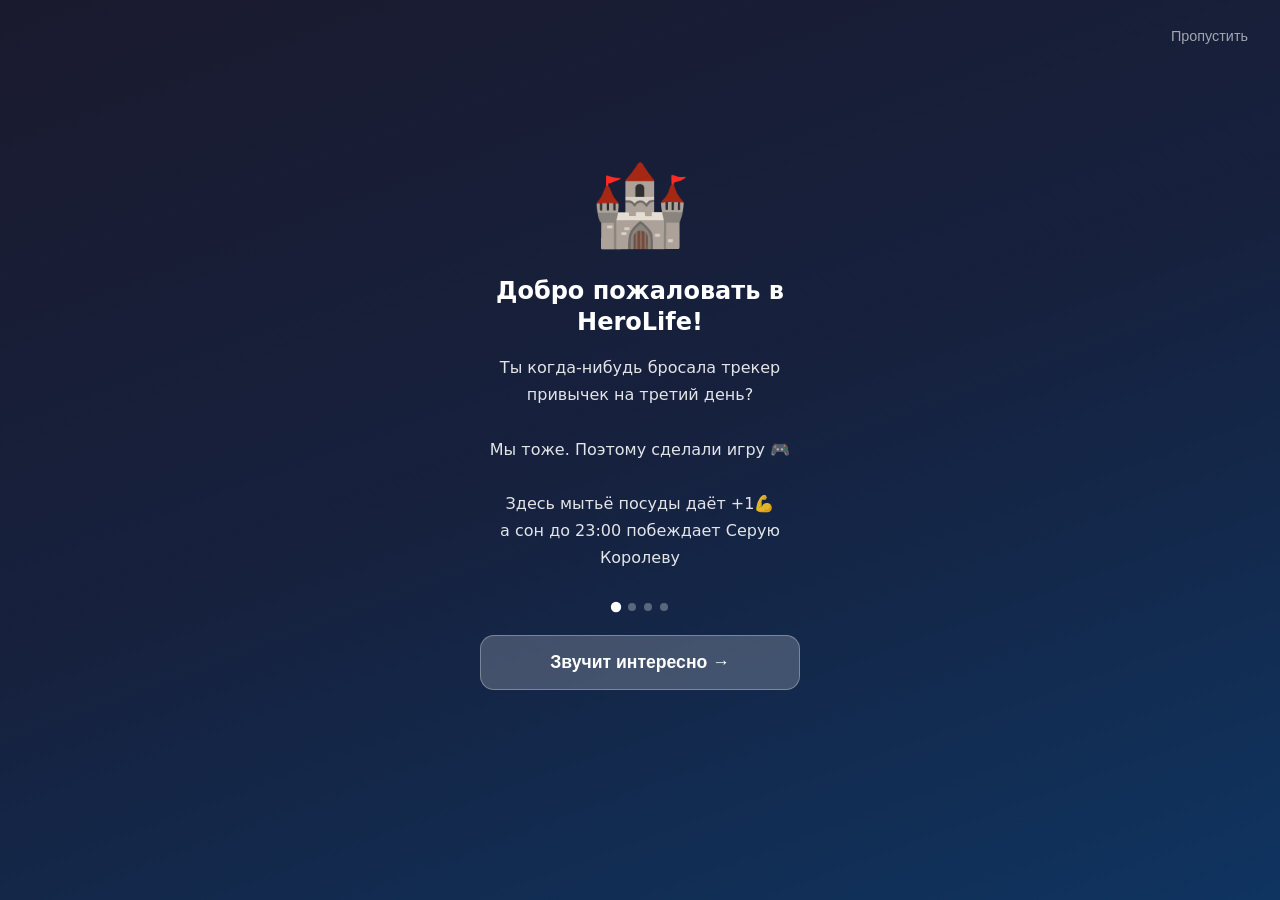
==== index.html @ 7857da61 "style: единый стиль кнопок, убраны лишние полоски" ====
<!DOCTYPE html>
<html lang="ru">
<head>
  <meta charset="UTF-8" />
  <meta name="viewport" content="width=device-width, initial-scale=1.0" />
  <title>⚔️ HeroLife — Прокачай свою жизнь</title>
  <link rel="stylesheet" href="css/style.css" />
</head>
<body>
  <div id="onboardingScreen" class="onboarding-screen">

  <!-- Экран 1 -->
  <div class="onboarding-slide" id="slide1">
    <button class="onboarding-skip" id="onboardingSkip">Пропустить</button>
    <div class="onboarding-emoji">🏰</div>
    <h2 class="onboarding-title">Добро пожаловать в HeroLife!</h2>
    <p class="onboarding-text">
      Ты когда-нибудь бросала трекер привычек на третий день?<br><br>
      Мы тоже. Поэтому сделали игру 🎮<br><br>
      Здесь мытьё посуды даёт +1💪<br>
      а сон до 23:00 побеждает Серую Королеву
    </p>
    <div class="onboarding-dots">
      <span class="onboarding-dot onboarding-dot--active"></span>
      <span class="onboarding-dot"></span>
      <span class="onboarding-dot"></span>
      <span class="onboarding-dot"></span>
    </div>
    <button class="onboarding-btn" id="slide1Btn">Звучит интересно →</button>
  </div>

  <!-- Экран 2 -->
  <div class="onboarding-slide onboarding-slide--hidden" id="slide2">
    <button class="onboarding-skip" id="onboardingSkip2">Пропустить</button>
    <div class="onboarding-emoji">⚔️</div>
    <h2 class="onboarding-title">Выполняй квесты — прокачивай себя</h2>
    <p class="onboarding-text">
      Обычные дела дают реальный результат:<br><br>
      💧 Стакан воды = +1❤️ здоровья <br>
      🚶 Прогулка = +2❤️ +1⚡ энергии<br>
      📖 10 страниц книги = +2🧠 интеллекта<br><br>
      Даже один квест в день —<br>
      это уже победа 💜
	  <br><br>
	  ✨ Созидание 😇 — забота, рост, гармония<br>
	  🔥 Воля 😈  — дисциплина, сила, порядок<br>
	  Оба пути ведут к победе!
    </p>
    <div class="onboarding-dots">
      <span class="onboarding-dot"></span>
      <span class="onboarding-dot onboarding-dot--active"></span>
      <span class="onboarding-dot"></span>
      <span class="onboarding-dot"></span>
    </div>
    <button class="onboarding-btn" id="slide2Btn">Дальше →</button>
  </div>

  <!-- Экран 3 -->
  <div class="onboarding-slide onboarding-slide--hidden" id="slide3">
    <button class="onboarding-skip" id="onboardingSkip3">Пропустить</button>
    <div class="onboarding-emoji">🐱</div>
    <h2 class="onboarding-title">Твой питомец уже ждёт!</h2>
    <p class="onboarding-text">
      Кот, пёс или дракон —<br>
      он растёт вместе с тобой 🐉<br><br>
      Заботишься о себе →<br>
      он становится сильнее<br><br>
      Он никогда не осудит.<br>
      Но будет очень рад тебя видеть 💜
    </p>
    <div class="onboarding-dots">
      <span class="onboarding-dot"></span>
      <span class="onboarding-dot"></span>
      <span class="onboarding-dot onboarding-dot--active"></span>
      <span class="onboarding-dot"></span>
    </div>
    <button class="onboarding-btn" id="slide3Btn">Дальше →</button>
  </div>

  <!-- Экран 4 -->
  <div class="onboarding-slide onboarding-slide--hidden" id="slide4">
    <div class="onboarding-emoji">✨</div>
    <h2 class="onboarding-title">Всё готово!</h2>
    <p class="onboarding-text">
      Твой питомец ждёт.<br>
      Первый квест займёт 2 минуты.<br><br>
      Начнём? 🐾
    </p>
    <div class="onboarding-dots">
      <span class="onboarding-dot"></span>
      <span class="onboarding-dot"></span>
      <span class="onboarding-dot"></span>
      <span class="onboarding-dot onboarding-dot--active"></span>
    </div>
    <button class="onboarding-btn onboarding-btn--final" id="slide4Btn">
      Создать персонажа! 🚀
    </button>
  </div>

  </div>

  <!-- ═══ ОВЕРЛЕИ ═══ -->
  <div id="levelUpOverlay" class="overlay">
    <div class="overlay-inner">
      <div class="overlay-title">🎉 LEVEL UP!</div>
      <div class="overlay-text">Уровень <strong id="levelUpLevel">1</strong></div>
    </div>
  </div>

  <div id="evolutionOverlay" class="overlay overlay--evolution">
    <div class="overlay-inner">
      <div class="overlay-title">✨ ПИТОМЕЦ ЭВОЛЮЦИОНИРОВАЛ! ✨</div>
      <div class="overlay-text" id="evolutionText"></div>
      <button class="overlay-close-btn" id="evolutionClose">Замечательно! ✨</button>
    </div>
  </div>

  <div id="endDayOverlay" class="overlay">
    <div class="overlay-inner">
      <div class="overlay-title">🌙 ИТОГИ ДНЯ</div>
      <div class="overlay-text" id="endDayText"></div>
      <button class="overlay-close-btn" id="endDayClose">Отлично! ✨</button>
    </div>
  </div>

  <!-- ═══ ГЛАВНЫЙ КОНТЕНТ ═══ -->
  <div class="page-wrap">
    <main class="hero-card">

      <!-- ─── ЭКРАН СОЗДАНИЯ ─── -->
      <div id="creationScreen" class="screen screen-active">
        <header class="hero-title">
          <h1>⚔️ <span class="accent">HeroLife</span> — Прокачай свою жизнь</h1>
          <p class="hero-subtitle">Создай героя и <strong>выйди на приключение</strong>.</p>
        </header>

        <section class="form-section">
          <div class="field" id="field-hero-name">
            <label class="field-label" for="heroName"><span>Имя героя</span></label>
            <input id="heroName" class="text-input" type="text" maxlength="24" placeholder="Как зовут героя?" autocomplete="off" />
            <div class="error-text">Введи имя героя.</div>
          </div>

          <div class="field">
            <div class="field-label"><span>Пол</span></div>
            <div class="choice-row" role="radiogroup">
              <button type="button" class="choice-card" data-group="gender" data-value="male"><span class="icon">🧑</span><span class="label">Парень</span></button>
              <button type="button" class="choice-card" data-group="gender" data-value="female"><span class="icon">👩</span><span class="label">Девушка</span></button>
            </div>
          </div>

          <div class="field">
            <div class="field-label"><span>Питомец</span></div>
            <div class="choice-row pet-row" role="radiogroup">
              <button type="button" class="choice-card" data-group="pet" data-value="cat"><span class="icon">🐱</span><span class="label">Кот</span></button>
              <button type="button" class="choice-card" data-group="pet" data-value="dog"><span class="icon">🐶</span><span class="label">Пёс</span></button>
              <button type="button" class="choice-card" data-group="pet" data-value="dragon"><span class="icon">🐲</span><span class="label">Дракон</span></button>
            </div>
            <div class="helper-text">Выбери <strong>верного спутника</strong>.</div>
          </div>

          <div class="field" id="field-pet-name">
            <label class="field-label" for="petName"><span>Имя питомца</span></label>
            <input id="petName" class="text-input" type="text" maxlength="24" placeholder="Как назовёшь?" autocomplete="off" />
            <div class="error-text">Дай имя питомцу.</div>
          </div>
        </section>

        <div class="cta-wrap">
          <button id="startButton" class="cta-button" type="button"><span>⚔️ Начать приключение</span></button>
          <p class="cta-note">Данные сохранятся в <strong>памяти хроник</strong>.</p>
          <div class="ornament-line"><span class="line"></span><span class="gem"></span><span class="line"></span></div>
        </div>
      </div>

      <!-- ─── ЭКРАН ПЕРСОНАЖА ─── -->
      <section id="characterScreen" class="screen screen-hidden screen-hidden-final">
        <article class="character-card" id="characterCard">
          <header class="character-header">
            <div class="character-main">
              <div class="character-avatar" id="charAvatar">🧑</div>
              <div class="character-header-text">
                <div class="character-name-row">
                  <span class="character-name" id="charName">Герой</span>
                  <span id="charCrown"></span>
                  <span class="character-level-label">Ур.</span>
                  <span class="character-level" id="charLevel">1</span>
                  <span id="charStreak"></span>
                </div>
                
              </div>
            </div>
          </header>

          <div class="character-section">
            <!-- ═══ ВКЛАДКА: ГЕРОЙ ═══ -->
            <div class="tab-pane tab-pane--active" id="tabHero">
              <div class="greeting-phrase" id="greetingPhrase"></div>

              <div class="stat-row"><div class="stat-main"><span class="stat-label">Опыт</span><span class="stat-value" id="xpText">0/100</span></div><div class="progress"><div class="progress-fill progress-fill--xp" id="xpBar"></div></div></div>
              <div class="stat-row"><div class="stat-main"><span class="stat-label">❤️ Здоровье</span><span class="stat-value" id="vHP">1/10</span></div><div class="progress"><div class="progress-fill progress-fill--hp" id="bHP"></div></div></div>
              <div class="stat-row"><div class="stat-main"><span class="stat-label">🧠 Интеллект</span><span class="stat-value" id="vINT">1/10</span></div><div class="progress"><div class="progress-fill progress-fill--int" id="bINT"></div></div></div>
              <div class="stat-row"><div class="stat-main"><span class="stat-label">💪 Сила</span><span class="stat-value" id="vSTR">1/10</span></div><div class="progress"><div class="progress-fill progress-fill--str" id="bSTR"></div></div></div>
              <div class="stat-row"><div class="stat-main"><span class="stat-label">✨ Харизма</span><span class="stat-value" id="vCHA">1/10</span></div><div class="progress"><div class="progress-fill progress-fill--cha" id="bCHA"></div></div></div>
              <div class="stat-row"><div class="stat-main"><span class="stat-label">🛡️ Дисциплина</span><span class="stat-value" id="vDISC">1/10</span></div><div class="progress"><div class="progress-fill progress-fill--disc" id="bDISC"></div></div></div>
              <div class="stat-row"><div class="stat-main"><span class="stat-label">⚡ Энергия</span><span class="stat-value" id="vEN">1/10</span></div><div class="progress"><div class="progress-fill progress-fill--energy" id="bEN"></div></div></div>

              <div class="coins-row">💰 Монеты: <strong id="coinsDisplay">0</strong></div>

              <div class="path-scale-wrap" id="pathScaleWrap">
                <span class="path-scale-left" id="pathScaleLeft">😈 0</span>
                <span class="path-scale-mid" id="pathScaleTitle"></span>
                <span class="path-scale-right" id="pathScaleRight">😇 0</span>
              </div>
              <div class="shield-indicator" id="shieldIndicator" style="display:none">🛡️ Щит активен</div>

              <div class="character-divider-title">─── Питомец ───</div>
              <div class="pet-block">
                <div class="pet-evolution-hint" id="petEvolutionHint" style="display:none;"></div>
                <div class="pet-main">
                  <span class="pet-icon" id="petIcon">🐱</span>
                  <div class="pet-name-block">
                    <span class="pet-name" id="petNameD">Питомец</span>
                    <span class="pet-stage-name" id="petStageName"></span>
                    <span class="pet-stage-desc" id="petStageDesc"></span>
                    <span class="pet-stage-bonus" id="petStageBonus"></span>
                  </div>
                  <span id="petFlower"></span>
                  <button class="pet-play-btn" id="petPlayBtn" style="display:none">🎀 Поиграть</button>
                </div>
                <div class="stat-row"><div class="stat-main"><span class="stat-label">Сытость</span><span class="stat-value" id="hungerText">80%</span></div><div class="progress"><div class="progress-fill progress-fill--energy" id="hungerBar"></div></div></div>
                <div class="stat-row"><div class="stat-main"><span class="stat-label" id="moodEmoji">😐 Настроение</span><span class="stat-value" id="moodText">3/10</span></div><div class="progress"><div class="progress-fill progress-fill--pet" id="moodBar"></div></div></div>
                <div class="pet-mood-text" id="moodDesc">Нормально</div>
              </div>

              <div class="debug-section">
                <button class="debug-btn" id="dbgXP">🧪 +90 XP</button>
                <button class="debug-btn" id="dbgCoins">💰 +100 монет</button>
                <button class="debug-btn" id="dbgAngel">😇 +50</button>
                <button class="debug-btn" id="dbgDevil">😈 +50</button>
                <button class="debug-btn" id="dbgDevMode">⚔️ Режим разраба</button>
                <button class="reset-btn" id="dbgReset">🗑️ Сбросить всё</button>
              </div>
            </div>

            <!-- ═══ ВКЛАДКА: КВЕСТЫ ═══ -->
            <div class="tab-pane" id="tabQuests">
            
              <div class="quest-sub-tabs">
                <button type="button" class="quest-sub-tab active" data-subtab="smart">⭐ Сегодня</button>
				<button type="button" class="quest-sub-tab" data-subtab="quests">📜 Все
				</button>
                <button type="button" class="quest-sub-tab" data-subtab="inspiration">✨ Идеи</button>
              </div>

              <!-- Подвкладка: Квесты -->
              <div class="quest-sub-pane quest-sub-pane--active" id="questsSubPane">
                <div id="questsProgressBar" class="quests-progress-bar">
                  <span id="questsProgressText">✅ 0/35 выполнено</span>
                  <button type="button" id="quickEndDayBtn" class="quick-end-day-btn">🌙 Завершить</button>
                </div>
               
                <section class="quests-section">
                  
                  <div class="quests-date" id="questsDate"></div>
                  <div class="quests-hint" id="questsHint">👆 Отмечай привычки!</div>

                  <div class="filter-row" id="questFilterRow">
                    <button type="button" class="filter-btn active" data-filter="all" title="Все квесты">Все</button>
                    <button type="button" class="filter-btn" data-filter="strength" title="Сила">💪</button>
                    <button type="button" class="filter-btn" data-filter="intelligence" title="Интеллект">🧠</button>
                    <button type="button" class="filter-btn" data-filter="health" title="Здоровье">❤️</button>
                    <button type="button" class="filter-btn" data-filter="charisma" title="Харизма">✨</button>
                    <button type="button" class="filter-btn" data-filter="discipline" title="Дисциплина">🛡️</button>
                    <button type="button" class="filter-btn" data-filter="energy" title="Энергия">⚡</button>
                    
                  </div>

                  <div class="character-divider-title">── ✅ Выполни сегодня ──</div>
                  <div class="mystic-advice" id="mysticAdvice" style="display:none;"></div>
                  <div class="quests-list" id="goodQuestsList"></div>
                  <div class="quest-counter" id="questCounter">Выполнено: 0/35</div>

                  <div class="add-custom-quest-block">
				   <div class="quest-bottom-divider"></div>
				   <div class="quest-bottom-btns">
				     <button type="button" id="shuffleSmartBtn" class="add-custom-quest-btn">🔄 Другая подборка</button>
                    <button type="button" class="add-custom-quest-btn" id="addCustomQuestBtn">➕ Добавить свой квест</button>
				   </div>
                    <div class="helper-text" id="customQuestLimitMsg" style="display:none;">Максимум пользовательских квестов: 10/10</div>

                    <div class="add-custom-quest-form" id="customQuestForm" style="display:none; margin-top:10px;">
                      <div class="character-divider-title" style="margin-top:0;">── ➕ Новый квест ──</div>

                      <div class="field" id="customQuestTitleField">
                        <label class="field-label" for="customQuestTitle"><span>Название</span></label>
                        <input id="customQuestTitle" class="text-input" type="text" maxlength="30" placeholder="Название квеста" />
                        <div class="error-text" id="customQuestTitleError">Введите название</div>
                      </div>

                      <div class="field">
                        <label class="field-label" for="customQuestDesc"><span>Описание</span></label>
                        <input id="customQuestDesc" class="text-input" type="text" maxlength="50" placeholder="Например: 30 минут" />
                      </div>

                      <div class="field">
                        <label class="field-label" for="customQuestEmoji"><span>Эмодзи</span></label>
                        <select id="customQuestEmoji" class="text-input">
                          <option value="⭐">⭐</option><option value="🎯">🎯</option><option value="🏋️">🏋️</option>
                          <option value="🧹">🧹</option><option value="💤">💤</option><option value="🎨">🎨</option>
                          <option value="🎵">🎵</option><option value="💻">💻</option><option value="🚶">🚶</option>
                          <option value="📞">📞</option><option value="🍳">🍳</option><option value="💊">💊</option>
                          <option value="✍️">✍️</option><option value="🧠">🧠</option><option value="💡">💡</option>
                        </select>
                      </div>

                      <div class="field">
                        <label class="field-label" for="customQuestDifficulty"><span>Сложность</span></label>
                        <select id="customQuestDifficulty" class="text-input">
                          <option value="easy">🟢 Лёгкая</option>
                          <option value="medium">🟡 Средняя</option>
                          <option value="hard">🔴 Сложная</option>
                        </select>
                      </div>

                      <div class="field">
                        <label class="field-label" for="customQuestAlignment"><span>Выравнивание</span></label>
                        <select id="customQuestAlignment" class="text-input">
                          <option value="neutral">— Нейтральное</option>
                          <option value="angel">😇 Созидание</option>
                          <option value="devil">😈 Воля</option>
                        </select>
                      </div>

                      <div class="field">
                        <label class="field-label" for="customQuestTip"><span>Подсказка (опционально)</span></label>
                        <input id="customQuestTip" class="text-input" type="text" maxlength="80" placeholder="Совет или факт" />
                      </div>

                      <div class="field">
                        <label class="field-label" for="customQuestCoins"><span>Монеты</span></label>
                        <input id="customQuestCoins" class="text-input" type="number" min="5" max="30" value="15" />
                        <div class="helper-text">от 5 до 30</div>
                      </div>

                      <div class="field">
                        <label class="field-label" for="customQuestStat1"><span>Стат 1</span></label>
                        <select id="customQuestStat1" class="text-input">
                          <option value="health">❤️ Здоровье</option>
                          <option value="intelligence">🧠 Интеллект</option>
                          <option value="strength">💪 Сила</option>
                          <option value="charisma">✨ Харизма</option>
                          <option value="discipline">🛡️ Дисциплина</option>
                          <option value="energy">⚡ Энергия</option>
                        </select>
                        <input id="customQuestBonus1" class="text-input" type="number" min="1" max="5" value="2" style="width:60px; margin-top:4px;" />
                        <span class="helper-text" style="display:inline;"> от 1 до 5</span>
                      </div>

                      <div class="field">
                        <label class="field-label" for="customQuestStat2"><span>Стат 2</span></label>
                        <select id="customQuestStat2" class="text-input">
                          <option value="">— нет —</option>
                          <option value="health">❤️ Здоровье</option>
                          <option value="intelligence">🧠 Интеллект</option>
                          <option value="strength">💪 Сила</option>
                          <option value="charisma">✨ Харизма</option>
                          <option value="discipline">🛡️ Дисциплина</option>
                          <option value="energy">⚡ Энергия</option>
                        </select>
                        <input id="customQuestBonus2" class="text-input" type="number" min="1" max="5" value="2" style="width:60px; margin-top:4px;" />
                        <span class="helper-text" style="display:inline;"> от 1 до 5</span>
                      </div>

                      <div class="cta-wrap" style="margin-top:10px;">
                        <button type="button" class="cta-button" id="customQuestAddBtn"><span>Добавить</span></button>
                        <button type="button" class="reset-btn" id="customQuestCancelBtn"><span>Отмена</span></button>
                      </div>
                    </div>
                  </div>
                </section>

                <div class="end-day-wrap">
                  <button class="end-day-btn" id="endDayBtn">🌙 Завершить день</button>
                  <div class="end-day-note" id="endDayNote"></div>
                </div>
              </div>

              <!-- Подвкладка: Вдохновение -->
              <div class="quest-sub-pane" id="inspirationSubPane">
                <div class="inspiration-section">
                  <div class="inspiration-title">✨ Вдохновение дня</div>
                  <div class="inspiration-daily-card" id="inspirationDailyCard"></div>
                  <div class="inspiration-categories" id="inspirationCategories"></div>
                  <div class="inspiration-category-view" id="inspirationCategoryView" style="display:none;">
                    <button type="button" class="inspiration-back-btn" id="inspirationBackBtn">← Назад</button>
                    <div class="inspiration-cards-grid" id="inspirationCardsGrid"></div>
                  </div>
                  <div class="inspiration-card-detail" id="inspirationCardDetail" style="display:none;">
                    <button type="button" class="inspiration-back-btn" id="inspirationDetailBackBtn">← Назад</button>
                    <div class="inspiration-detail-content" id="inspirationDetailContent"></div>
                  </div>
                </div>
              </div>
            </div>

            <!-- ═══ ВКЛАДКА: МАГАЗИН ═══ -->
            <div class="tab-pane" id="tabShop">
              <section class="shop-section">
                <div class="shop-title"><span>🛒</span><span id="shopTitleText">Магазин</span></div>
                <div class="shop-sub-tabs">
                  <button type="button" class="shop-sub-tab shop-sub-tab--active" data-shop-tab="coins">💰 Монеты</button>
                  <button type="button" class="shop-sub-tab" data-shop-tab="angel">😇 Созидание</button>
                  <button type="button" class="shop-sub-tab" data-shop-tab="devil">😈 Воля</button>
                </div>
                <div class="shop-closed-text" id="shopClosedText" style="display:none;">🌙 Магазин закрыт до завтра</div>
                <div class="shop-list" id="shopList"></div>
              </section>
            </div>

            <!-- ═══ ВКЛАДКА: СТАТИСТИКА ═══ -->
            <div class="tab-pane" id="tabStats">
              <section class="stats-section">
                <div class="stats-title"><span>📊</span><span>Статистика</span></div>
                <div class="stats-streak" id="statsStreak"></div>
                <div class="stats-calendar-wrap">
                  <div class="stats-calendar-month-nav">
                    <button type="button" class="stats-calendar-arrow" id="statsMonthPrev">◀</button>
                    <div class="stats-calendar-month" id="statsCalendarMonth"></div>
                    <button type="button" class="stats-calendar-arrow" id="statsMonthNext">▶</button>
                  </div>
                  <div class="stats-calendar-headers" id="statsCalendarHeaders">
                    <span>Пн</span><span>Вт</span><span>Ср</span><span>Чт</span><span>Пт</span><span>Сб</span><span>Вс</span>
                  </div>
                  <div class="stats-calendar-grid" id="statsCalendar"></div>
                </div>
                <div class="stats-totals">
                  <div id="statsTotalDays">📅 Всего дней: 0</div>
                  <div id="statsTotalQuests">✅ Всего квестов: 0</div>
                  <div id="statsTotalCoins">💰 Всего заработано: 0</div>
                </div>
              </section>
            </div>

            <!-- ═══ ВКЛАДКА: КАРТА КОРОЛЕВСТВА ═══ -->
            <div class="tab-pane" id="tabMap">
              <h2>⚔️ Карта королевства</h2>
              <div id="bossDisclaimer">Боссы — метафоры обычных трудностей. Если проблема серьёзна — поговори со специалистом. Это не слабость, а мудрость 💜</div>
              <div id="bossList"></div>
              <div id="bossDetail" style="display:none;"></div>
            </div>

          </div>
        </article>
      </section>

    </main>
  </div>

  <!-- ═══ НАВИГАЦИЯ ═══ -->
  <nav class="bottom-nav">
    <div class="bottom-nav-inner">
      <button type="button" class="bottom-nav-item bottom-nav-item--active" data-tab="hero" title="Персонаж">
        <div class="bottom-nav-icon">🏠</div>
        <div class="bottom-nav-label">Герой</div>
      </button>
      <button type="button" class="bottom-nav-item" data-tab="quests" title="Квесты">
        <div class="bottom-nav-icon">⚔️</div>
        <div class="bottom-nav-label">Квесты</div>
      </button>
      <button type="button" class="bottom-nav-item" data-tab="shop" title="Магазин">
        <div class="bottom-nav-icon">🛒</div>
        <div class="bottom-nav-label">Магазин</div>
      </button>
      <button type="button" class="bottom-nav-item" data-tab="stats" title="Статистика">
        <div class="bottom-nav-icon">📊</div>
        <div class="bottom-nav-label">Стата</div>
      </button>
      <button type="button" class="bottom-nav-item" data-tab="map" title="Карта">
        <div class="bottom-nav-icon">🗺️</div>
        <div class="bottom-nav-label">Карта</div>
      </button>
    </div>
  </nav>

  <div id="floatingEndDay" class="floating-end-day">
    <button type="button" id="floatingEndDayBtn" class="floating-end-day-btn">
      <span class="flo-left">🌙 Завершить день</span>
      <span class="flo-right" id="floatingEndDayCounter">0 выполнено</span>
    </button>
  </div>

  <!-- ═══ ПОДКЛЮЧЕНИЕ JS (порядок важен!) ═══ -->
  <script src="js/data.js"></script>
  <script src="js/pet.js"></script>
  <script src="js/inspiration.js"></script>
  <script src="js/shop.js"></script>
  <script src="js/stats.js"></script>
  <script src="js/bosses.js"></script>
  <script src="js/app.js"></script>
</body>
</html>
---- css/style.css ----
:root {
  --bg-main: #1a1a2e;
  --accent: #e6c200;
  --accent-soft: rgba(230, 194, 0, 0.2);
  --text-main: #f7f7ff;
  --text-muted: #b5b5d6;
  --error: #ff4b5c;
  --border-radius-lg: 18px;
  --border-radius-md: 12px;
  --transition-fast: 0.18s ease-out;
}
* { box-sizing: border-box; margin: 0; padding: 0; }
body {
  font-family: system-ui, -apple-system, sans-serif;
  background: radial-gradient(circle at top, #283049 0, #0f1020 40%, #050510 100%);
  color: var(--text-main);
  min-height: 100vh;
  padding: 30px 20px 70px;
}
.page-wrap { width: 100%; max-width: 520px; margin: 0 auto; }
.hero-card {
  position: relative;
  background: linear-gradient(145deg, rgba(255,255,255,0.03), rgba(0,0,0,0.5));
  border-radius: var(--border-radius-lg);
  padding: 26px 22px 24px;
  box-shadow: 0 18px 45px rgba(0,0,0,0.65);
  border: 1px solid rgba(230,194,0,0.35);
  overflow: hidden;
}
.hero-card::before {
  content: ""; position: absolute; inset: -40%;
  background: radial-gradient(circle at top left, rgba(230,194,0,0.16), transparent 55%),
    radial-gradient(circle at bottom right, rgba(88,101,242,0.13), transparent 55%);
  opacity: 0.75; pointer-events: none; z-index: -1;
}
.hero-title { text-align: center; margin-bottom: 18px; }
.hero-title h1 { font-size: clamp(1.4rem, 4vw, 1.8rem); letter-spacing: 0.03em; }
.accent { color: var(--accent); }
.hero-subtitle { margin-top: 6px; font-size: 0.9rem; color: var(--text-muted); }
.hero-subtitle strong { color: var(--accent); }
.form-section { margin-top: 14px; display: grid; gap: 14px; }
.field { display: flex; flex-direction: column; gap: 6px; }
.field-label { font-size: 0.88rem; text-transform: uppercase; letter-spacing: 0.08em; color: var(--text-muted); }
.field-label span { color: var(--accent); }
.text-input {
  width: 100%; border-radius: var(--border-radius-md);
  border: 1px solid rgba(255,255,255,0.08);
  background: rgba(5,6,25,0.8); color: var(--text-main);
  padding: 11px 12px; font-size: 0.95rem; outline: none;
  transition: border-color var(--transition-fast), box-shadow var(--transition-fast);
}
.text-input::placeholder { color: rgba(181,181,214,0.7); }
.text-input:focus {
  border-color: var(--accent);
  box-shadow: 0 0 0 1px rgba(230,194,0,0.75), 0 0 24px rgba(230,194,0,0.3);
}
.choice-row { display: grid; grid-template-columns: repeat(auto-fit, minmax(120px, 1fr)); gap: 10px; }
.choice-card {
  border-radius: var(--border-radius-md);
  border: 1px solid rgba(255,255,255,0.08);
  background: rgba(9,12,38,0.8);
  padding: 10px; display: flex; flex-direction: column;
  align-items: center; gap: 4px; cursor: pointer;
  transition: all var(--transition-fast);
}
.choice-card span.icon { font-size: 1.35rem; }
.choice-card span.label { font-size: 0.9rem; text-transform: uppercase; color: var(--text-muted); }
.choice-card:hover { border-color: var(--accent-soft); transform: translateY(-2px); }
.choice-card.selected {
  border-color: var(--accent);
  box-shadow: 0 0 0 1px var(--accent-soft), 0 12px 32px rgba(230,194,0,0.3);
  background: radial-gradient(circle at top, rgba(230,194,0,0.26), rgba(10,12,40,0.96));
}
.choice-card.selected span.label { color: var(--accent); font-weight: 600; }
.helper-text { font-size: 0.82rem; color: var(--text-muted); }
.helper-text strong { color: var(--accent); }
.error-text { display: none; font-size: 0.8rem; color: var(--error); margin-top: 3px; }
.error .text-input { border-color: var(--error); box-shadow: 0 0 0 1px rgba(255,75,92,0.7); }
.error .error-text { display: block; }
.cta-wrap { margin-top: 18px; display: flex; flex-direction: column; gap: 8px; }
.cta-button {
  border: none; border-radius: 999px; padding: 13px 18px;
  font-size: 1rem; font-weight: 600; letter-spacing: 0.08em;
  text-transform: uppercase; cursor: pointer;
  display: inline-flex; align-items: center; justify-content: center; gap: 8px;
  background: linear-gradient(135deg, #f4d03f, #e6b800, #f39c12);
  color: #1a1300;
  box-shadow: 0 12px 28px rgba(0,0,0,0.8), 0 0 24px rgba(230,194,0,0.7);
  transition: transform 0.13s, box-shadow 0.13s;
}
.cta-button:active { transform: translateY(2px) scale(0.99); }
.cta-note { font-size: 0.78rem; color: var(--text-muted); text-align: center; }
.cta-note strong { color: var(--accent); }
.ornament-line { display: flex; align-items: center; gap: 8px; margin-top: 6px; opacity: 0.85; }
.ornament-line span.line { flex: 1; height: 1px; background: linear-gradient(90deg, transparent, rgba(230,194,0,0.6), transparent); }
.ornament-line span.gem { width: 7px; height: 7px; border-radius: 50%; background: radial-gradient(circle, #ffeaa7, #e6b800); box-shadow: 0 0 10px rgba(230,194,0,0.9); }

.screen { opacity: 0; transform: translateY(12px); pointer-events: none; transition: opacity 0.35s, transform 0.35s; }
.screen-active { opacity: 1; transform: translateY(0); pointer-events: auto; }
.screen-hidden { opacity: 0; transform: translateY(18px); pointer-events: none; }
.screen-hidden-final { display: none; }

.character-card {
  margin-top: 6px; border-radius: 16px; padding: 16px;
  background: rgba(4,6,22,0.9); border: 1px solid rgba(230,194,0,0.4);
  box-shadow: 0 16px 34px rgba(0,0,0,0.85); position: relative; overflow: hidden;
}
.character-card::before {
  content: ""; position: absolute; inset: -35%;
  background: radial-gradient(circle at top left, rgba(230,194,0,0.14), transparent 55%),
    radial-gradient(circle at bottom right, rgba(72,52,212,0.18), transparent 55%);
  opacity: 0.9; pointer-events: none; z-index: -1;
}
.character-header { display: flex; flex-direction: column; gap: 8px; padding-bottom: 10px; border-bottom: 1px solid rgba(255,255,255,0.08); margin-bottom: 10px; }
.character-main { display: flex; align-items: center; gap: 10px; }
.character-avatar {
  width: 42px; height: 42px; border-radius: 50%;
  display: flex; align-items: center; justify-content: center;
  font-size: 1.65rem;
  background: radial-gradient(circle at 30% 20%, #fff7c5, #e6c200);
  box-shadow: 0 0 0 2px rgba(26,19,0,0.75), 0 10px 20px rgba(0,0,0,0.85);
  flex-shrink: 0;
}
.character-header-text { display: flex; flex-direction: column; gap: 3px; }
.character-name-row { display: flex; align-items: baseline; gap: 6px; flex-wrap: wrap; }
.character-name { font-size: 1.05rem; font-weight: 600; text-transform: uppercase; }
.character-level-label { font-size: 0.7rem; text-transform: uppercase; letter-spacing: 0.12em; color: var(--text-muted); }
.character-level { font-size: 0.9rem; font-weight: 600; color: var(--accent); }
.character-subtitle-text { font-size: 0.8rem; color: var(--text-muted); }

.character-section { margin-top: 6px; display: grid; gap: 8px; }
.stat-row { display: grid; grid-template-columns: minmax(0, 140px) auto; align-items: center; column-gap: 10px; font-size: 0.84rem; }
.stat-main { display: flex; flex-direction: column; gap: 2px; }
.stat-label { display: inline-flex; align-items: center; gap: 4px; font-weight: 500; }
.stat-value { font-size: 0.8rem; color: var(--text-muted); }

.progress { position: relative; width: 100%; height: 8px; border-radius: 999px; background: rgba(255,255,255,0.06); overflow: hidden; }
.progress-fill { position: absolute; left: 0; top: 0; bottom: 0; width: 0; border-radius: inherit; transition: width 0.35s ease-out; }
.progress-fill--xp { background: linear-gradient(90deg, #2ecc71, #00c853); }
.progress-fill--str { background: linear-gradient(90deg, #ff7675, #d63031); }
.progress-fill--int { background: linear-gradient(90deg, #74b9ff, #0984e3); }
.progress-fill--hp { background: linear-gradient(90deg, #ff9a9e, #ff6bcb); }
.progress-fill--cha { background: linear-gradient(90deg, #fdcb6e, #e17055); }
.progress-fill--disc { background: linear-gradient(90deg, #55efc4, #00cec9); }
.progress-fill--energy { background: linear-gradient(90deg, #ffeaa7, #fdcb6e); }
.progress-fill--pet { background: linear-gradient(90deg, #fd79a8, #e17055); }

.alignment-row { margin-top: 6px; display: flex; justify-content: space-between; font-size: 0.86rem; color: var(--text-muted); flex-wrap: wrap; gap: 4px; }
.alignment-row span strong { color: var(--accent); font-weight: 600; }
.coins-row { margin-top: 4px; font-size: 0.9rem; text-align: center; }
.coins-row strong { color: var(--accent); font-weight: 600; font-size: 1rem; }
.shield-indicator { font-size: 0.8rem; text-align: center; color: #55efc4; margin-top: 4px; }
.path-scale-wrap { margin-top: 10px; width: 100%; display: flex; align-items: center; justify-content: space-between; flex-wrap: wrap; gap: 4px; font-size: 0.86rem; }
.path-scale-left { color: var(--text-muted); }
.path-scale-mid { font-size: 0.78rem; color: var(--accent); font-style: italic; flex: 1; text-align: center; min-width: 0; }
.path-scale-right { color: var(--text-muted); }

.character-divider-title { margin-top: 8px; margin-bottom: 2px; font-size: 0.78rem; letter-spacing: 0.18em; text-transform: uppercase; text-align: center; color: var(--text-muted); }
.shield-indicator + .character-divider-title { margin-top: 20px; }
.pet-block { margin-top: 4px; display: grid; gap: 6px; font-size: 0.86rem; }
.pet-main { display: flex; align-items: center; gap: 8px; }
.pet-icon { font-size: 3rem; cursor: pointer; transition: transform 0.3s; animation: petIdle 3s ease-in-out infinite; }
.pet-icon.bounce { animation: petBounce 0.5s ease-out; }
@keyframes petBounce { 0%,100% { transform: translateY(0); } 50% { transform: translateY(-10px); } }
@keyframes petIdle { 0%,100% { transform: translateY(0); } 50% { transform: translateY(-4px); } }
.pet-name { font-weight: 500; }
.pet-name-block { display: flex; flex-direction: column; gap: 2px; align-items: flex-start; }
.pet-stage-name { font-size: 0.78rem; color: var(--accent); }
.pet-stage-desc { font-size: 0.72rem; color: var(--text-muted); }
.pet-stage-bonus { font-size: 0.72rem; color: var(--accent); }
.pet-evolution-hint { font-size: 0.78rem; color: var(--accent); margin-bottom: 8px; padding: 8px; background: rgba(230,194,0,0.1); border-radius: 8px; }
.pet-mood-text { font-size: 0.75rem; color: var(--text-muted); }
.pet-play-btn {
  border: none; border-radius: 999px; padding: 4px 10px;
  font-size: 0.75rem; cursor: pointer;
  background: linear-gradient(135deg, #fd79a8, #e84393);
  color: white; margin-left: 8px;
  transition: all 0.15s;
}
.pet-play-btn:disabled { background: rgba(40,43,72,0.95); color: var(--text-muted); cursor: default; }

.quest-sub-tabs { display: flex; gap: 8px; margin-bottom: 12px; }
.quest-sub-tab { flex: 1; border: 1px solid rgba(255,255,255,0.15); border-radius: 999px; padding: 8px 12px; font-size: 0.9rem; background: transparent; color: var(--text-muted); cursor: pointer; transition: all 0.15s; }
.quest-sub-tab:hover { border-color: var(--accent-soft); color: var(--text-main); }
.quest-sub-tab.active { border-color: var(--accent); color: var(--accent); background: rgba(230,194,0,0.1); }
.quest-sub-pane { display: none; }
.quest-sub-pane.quest-sub-pane--active { display: block; }
.inspiration-section { margin-top: 8px; }
.inspiration-title { font-size: 1rem; font-weight: 600; text-align: center; margin-bottom: 16px; color: var(--text-main); }
.inspiration-daily-card {
  position: relative; background: linear-gradient(145deg, rgba(255,255,255,0.03), rgba(0,0,0,0.5));
  border-radius: var(--border-radius-lg); padding: 24px 20px;
  box-shadow: 0 18px 45px rgba(0,0,0,0.65); border: 1px solid rgba(230,194,0,0.35);
  overflow: hidden; margin-bottom: 20px; text-align: center;
}
.inspiration-daily-card::before {
  content: ""; position: absolute; inset: -40%;
  background: radial-gradient(circle at top left, rgba(230,194,0,0.12), transparent 55%);
  opacity: 0.75; pointer-events: none; z-index: 0;
}
.inspiration-daily-emoji { font-size: 3rem; display: block; margin-bottom: 12px; }
.inspiration-daily-title { font-size: 1.1rem; font-weight: 600; margin-bottom: 8px; }
.inspiration-daily-desc { font-size: 0.85rem; color: var(--text-muted); margin-bottom: 8px; line-height: 1.4; }
.inspiration-daily-time { font-size: 0.8rem; color: var(--accent); margin-bottom: 16px; }
.inspiration-daily-btns { display: flex; flex-direction: column; align-items: center; justify-content: center; width: 100%; gap: 10px; text-align: center; }
.inspiration-daily-btns button { border: none; border-radius: 999px; padding: 10px 20px; font-size: 1rem; font-weight: 600; cursor: pointer; transition: all 0.15s; width: auto; display: inline-flex; align-items: center; justify-content: center; margin: 0 auto; }
inspiration-btn-done {
  padding: 8px 16px;
  border-radius: 20px;
  border: 1px solid #2ecc71;
  background: transparent;
  color: #2ecc71;
  font-size: 0.85rem;
  font-weight: 600;
  cursor: pointer;
  white-space: nowrap;
  min-width: 80px;
  text-align: center;
  box-shadow: none;
  transition: all 0.15s;
}
.inspiration-btn-done:hover:not(:disabled) {
  background: #2ecc71;
  color: #041306;
}
.inspiration-btn-done:disabled {
  background: transparent;
  border-color: rgba(46,204,113,0.3);
  color: rgba(46,204,113,0.4);
  cursor: default;
}
}
.inspiration-btn-done:disabled { background: rgba(40,43,72,0.95); color: var(--text-muted); cursor: default; box-shadow: none; }
.inspiration-btn-switch {
  background: transparent;
  color: var(--text-muted);
  border: 1px solid rgba(255,255,255,0.2);
  border-radius: 20px;
}
.inspiration-btn-switch:hover:not(:disabled) {
  border-color: rgba(255,255,255,0.4);
  color: var(--text-main);
}
.inspiration-btn-switch:disabled { opacity: 0.5; cursor: default; }
.inspiration-categories { display: grid; grid-template-columns: 1fr 1fr; gap: 10px; margin-bottom: 16px; }
.inspiration-cat-btn { border: 1px solid rgba(255,255,255,0.15); border-radius: 12px; padding: 16px; background: rgba(6,8,30,0.6); color: var(--text-main); cursor: pointer; text-align: center; transition: all 0.15s; }
.inspiration-cat-btn:hover { border-color: var(--accent-soft); box-shadow: 0 0 12px rgba(230,194,0,0.2); }
.inspiration-cat-btn .icon { font-size: 1.8rem; display: block; margin-bottom: 6px; }
.inspiration-cat-btn .label { font-size: 0.85rem; }
.inspiration-cards-grid { display: grid; grid-template-columns: 1fr 1fr; gap: 10px; margin-top: 12px; }
.inspiration-card-mini { border: 1px solid rgba(255,255,255,0.1); border-radius: 12px; padding: 12px; background: rgba(6,8,30,0.6); cursor: pointer; text-align: center; transition: all 0.15s; }
.inspiration-card-mini:hover { border-color: var(--accent-soft); }
.inspiration-card-mini .icon { font-size: 1.5rem; }
.inspiration-card-mini .title { font-size: 0.8rem; margin: 4px 0 2px; }
.inspiration-card-mini .coins { font-size: 0.75rem; color: var(--accent); }
.inspiration-back-btn { background: none; border: none; color: var(--text-muted); cursor: pointer; font-size: 0.9rem; margin-bottom: 12px; padding: 4px 0; }
.inspiration-back-btn:hover { color: var(--accent); }
.inspiration-detail-content { background: rgba(6,8,30,0.6); border-radius: 12px; padding: 20px; border: 1px solid rgba(255,255,255,0.08); }
.inspiration-detail-emoji { font-size: 2.5rem; text-align: center; margin-bottom: 12px; }
.inspiration-detail-title { font-size: 1rem; font-weight: 600; margin-bottom: 8px; }
.inspiration-detail-desc { font-size: 0.85rem; color: var(--text-muted); margin-bottom: 8px; line-height: 1.4; }
.inspiration-detail-tip { font-size: 0.75rem; color: var(--text-muted); font-style: italic; margin-bottom: 8px; }
.inspiration-detail-time { font-size: 0.8rem; color: var(--accent); margin-bottom: 16px; }
.inspiration-detail-hint { font-size: 0.75rem; color: var(--text-muted); text-align: center; margin-bottom: 6px; }
.inspiration-detail-actions {
  width: 100%;
  display: flex;
  flex-direction: column;
  align-items: stretch;
  justify-content: center;
  text-align: center;
  margin-top: 8px;
  gap: 8px;
}
.inspiration-detail-actions .inspiration-btn-done {
  width: 100%;
  padding: 8px 16px;
  font-size: 0.85rem;
}
.inspiration-card--done { background: rgba(46,204,113,0.15) !important; border-color: rgba(46,204,113,0.4) !important; }
.inspiration-card-mini--done { background: rgba(46,204,113,0.15); border-color: rgba(46,204,113,0.4); pointer-events: none; }
.inspiration-detail-content--done { background: rgba(46,204,113,0.15); border-color: rgba(46,204,113,0.4); }
.inspiration-title--done { text-decoration: line-through; }
.quests-progress-bar {
  position: sticky;
  top: 0;
  z-index: 20;
  display: flex;
  align-items: center;
  justify-content: space-between;
  gap: 12px;
  padding: 10px 0;
  margin-bottom: 8px;
  background: var(--bg-main, #1a1a2e);
  border-bottom: 1px solid rgba(255,255,255,0.08);
}
.quests-progress-bar #questsProgressText { font-size: 0.9rem; color: var(--text-main); }
.quick-end-day-btn {
  border: none;
  border-radius: 999px;
  padding: 8px 14px;
  font-size: 0.85rem;
  font-weight: 600;
  cursor: pointer;
  background: linear-gradient(135deg, #6c5ce7, #a29bfe);
  color: white;
  flex-shrink: 0;
}
.quests-section { margin-top: 8px; padding-top: 6px; }
.quests-title { font-size: 0.9rem; font-weight: 600; letter-spacing: 0.12em; text-transform: uppercase; color: var(--text-muted); display: flex; align-items: center; gap: 8px; margin-bottom: 8px; }
.quests-date { font-size: 0.78rem; color: var(--text-muted); margin-bottom: 6px; }
.quests-hint { font-size: 0.8rem; color: var(--accent); margin-bottom: 8px; animation: pulse 2s infinite; }
@keyframes pulse { 0%,100% { opacity: 0.6; } 50% { opacity: 1; } }
.quests-hint.hidden { display: none; }
.mystic-advice { font-size: 0.85rem; color: var(--accent); margin-bottom: 8px; }
.filter-row {
  display: flex; gap: 6px; overflow-x: auto; padding-bottom: 8px; margin-bottom: 8px; scrollbar-width: none;
}
.filter-row::-webkit-scrollbar { display: none; }
.filter-btn {
  border: 1px solid rgba(255,255,255,0.15); border-radius: 999px; padding: 4px 10px;
  font-size: 0.8rem; background: transparent; color: var(--text-muted); cursor: pointer; white-space: nowrap; flex-shrink: 0;
}
.filter-btn.active { border-color: var(--accent); color: var(--accent); background: rgba(230,194,0,0.1); }
.filter-btn[data-filter="easy"] { color: #2ecc71; }
.filter-btn[data-filter="medium"] { color: #fdcb6e; }
.filter-btn[data-filter="hard"] { color: #ff4b5c; }
.quests-list { display: grid; gap: 6px; }
.quest-counter { font-size: 0.82rem; color: var(--text-muted); text-align: center; margin-top: 8px; }

.quest-item {
  position: relative;
  display: flex; align-items: center; justify-content: space-between;
  gap: 8px; padding: 8px 10px; border-radius: 12px;
  background: rgba(6,8,30,0.9); border: 1px solid rgba(255,255,255,0.06);
  box-shadow: 0 8px 18px rgba(0,0,0,0.7); cursor: pointer;
}
.quest-favorite-btn {
  background: none;
  border: none;
  font-size: 1.2rem;
  cursor: pointer;
  padding: 4px 8px 4px 0px;
  color: rgba(255,255,255,0.5);
  flex-shrink: 0;
  line-height: 1;
}
.quest-favorite-btn:hover {
  color: #e6c200;
}
.shuffle-smart-wrap { margin-bottom: 10px; }
.shuffle-smart-btn {
  width: 100%; padding: 8px 12px; border-radius: 10px;
  border: 1px solid rgba(255,255,255,0.15); background: rgba(255,255,255,0.06);
  color: var(--text-muted); font-size: 0.88rem; cursor: pointer;
}
.shuffle-smart-btn:hover { border-color: var(--accent-soft); color: var(--text-main); }
.quest-main { display: flex; align-items: center; gap: 10px; min-width: 0; flex: 1; }
.quest-icon { font-size: 1.1rem; flex-shrink: 0; margin-right: 4px; }
.quest-text { display: flex; flex-direction: column; gap: 1px; min-width: 0; }
.quest-title { font-size: 0.85rem; font-weight: 500; }
.quest-desc { font-size: 0.72rem; color: var(--text-muted); display: flex; align-items: center; gap: 4px; flex-wrap: wrap; }
.quest-tip { font-size: 0.68rem; color: var(--text-muted); margin-top: 4px; display: none; }
.quest-tip.quest-tip--visible { display: block; }
.quest-tip-toggle { background: none; border: none; cursor: pointer; font-size: 0.75rem; padding: 0 2px; opacity: 0.7; }
.quest-tip-toggle:hover { opacity: 1; }
.quest-difficulty-dot { display: inline-block; width: 6px; height: 6px; border-radius: 50%; margin-right: 6px; flex-shrink: 0; }
.quest-difficulty-dot--easy { background: #2ecc71; }
.quest-difficulty-dot--medium { background: #e6c200; }
.quest-difficulty-dot--hard { background: #ff4b5c; }
.quest-title-row { display: flex; align-items: center; gap: 4px; flex-wrap: wrap; }
.quest-alignment { font-size: 0.7rem; }
.quest-daily-challenge-inline { font-size: 0.7rem; color: #e6c200; margin-left: 4px; white-space: nowrap; }
.quest-stats { font-size: 0.7rem; }
.quest-stats.good { color: #2ecc71; }
.quest-stats.bad { color: #ff4b5c; }
.quest-coins { font-size: 0.78rem; font-weight: 600; white-space: nowrap; margin: 0 4px; }
.quest-coins.good { color: #2ecc71; }
.quest-coins.bad { color: #ff4b5c; }

.quest-item:not(.quest-item--good-done):not(.quest-item--bad-done):hover {
  box-shadow: 0 0 0 1px rgba(230,194,0,0.7), 0 0 14px rgba(230,194,0,0.6);
  cursor: pointer;
}

.quest-btn {
  padding: 8px 16px;
  border-radius: 20px;
  border: none;
  font-size: 0.85rem;
  font-weight: 600;
  cursor: pointer;
  white-space: nowrap;
  min-width: 80px;
  text-align: center;
}
.quest-btn--good { 
  background: transparent;
  border: 1px solid #2ecc71; 
  color: #2ecc71; 
}
.quest-btn--bad { border-color: #ff4b5c; color: #ff4b5c; }
.quest-btn--good:hover:not(:disabled) { background: #2ecc71; color: #041306; }
.quest-btn--bad:hover:not(:disabled) { background: #ff4b5c; color: #330203; }
.quest-btn--done { cursor: default; }
.quest-btn--done, .quest-btn:disabled { pointer-events: none; }

.quest-item--mystic { border-color: rgba(230,194,0,0.5); box-shadow: 0 0 12px rgba(230,194,0,0.3); }
.quest-item--good-done { background: rgba(46,204,113,0.15); border-color: rgba(46,204,113,0.4); }
.quest-item--bad-done { background: rgba(255,75,92,0.15); border-color: rgba(255,75,92,0.4); }
.quest-title--done { text-decoration: line-through; }
.quest-delete-btn { border: none; background: none; color: rgba(255,75,92,0.5); cursor: pointer; font-size: 0.9rem; padding: 2px 4px; }
.quest-delete-btn:hover { color: #ff4b5c; }
.quest-delete-link { font-size: 0.7rem; color: #ff4b5c; cursor: pointer; margin-top: 2px; }
.quest-delete-link:hover { text-decoration: underline; }

.add-custom-quest-block { margin-top: 12px; display: flex; flex-direction: column; align-items: center; gap: 6px; }
.add-custom-quest-btn {
  border: 1px solid #2ecc71;
  border-radius: 999px;
  padding: 10px 18px;
  width: auto;
  font-size: 0.9rem;
  font-weight: 600;
  cursor: pointer;
  background: transparent;
  color: #2ecc71;
  box-shadow: none;
  transition: all 0.13s;
}
.add-custom-quest-btn:hover {
  background: #2ecc71;
  color: #041306;
}
.add-custom-quest-btn:disabled {
  border-color: rgba(255,255,255,0.1);
  color: var(--text-muted);
  cursor: default;
}

.shop-section { margin-top: 16px; padding-top: 10px; border-top: 1px solid rgba(255,255,255,0.08); }
.shop-title { font-size: 0.9rem; font-weight: 600; letter-spacing: 0.12em; text-transform: uppercase; color: var(--text-muted); display: flex; align-items: center; gap: 8px; margin-bottom: 4px; }
.shop-sub-tabs { display: flex; gap: 8px; margin-bottom: 10px; }
.shop-sub-tab { border: 1px solid rgba(255,255,255,0.2); border-radius: 10px; padding: 8px 14px; background: rgba(6,8,30,0.6); color: var(--text-main); cursor: pointer; font-size: 0.85rem; transition: all 0.15s; }
.shop-sub-tab:hover { border-color: var(--accent-soft); }
.shop-sub-tab.shop-sub-tab--active { border-color: var(--accent); background: rgba(230,194,0,0.15); color: var(--accent); }
.shop-closed-text { text-align: center; color: #e6c200; font-size: 0.9rem; margin-bottom: 6px; }
.shop-list { display: grid; gap: 6px; }
.shop-item {
  display: flex; align-items: center; justify-content: space-between;
  gap: 8px; padding: 8px 10px; border-radius: 12px;
  background: rgba(6,8,30,0.9); border: 1px solid rgba(230,194,0,0.15);
  box-shadow: 0 8px 18px rgba(0,0,0,0.7);
}
.shop-main { display: flex; align-items: center; gap: 8px; flex: 1; min-width: 0; }
.shop-icon { font-size: 1.1rem; }
.shop-text { display: flex; flex-direction: column; gap: 1px; }
.shop-name { font-size: 0.85rem; font-weight: 500; }
.shop-desc { font-size: 0.72rem; color: var(--text-muted); }
.shop-price { font-size: 0.8rem; font-weight: 600; color: var(--accent); white-space: nowrap; margin: 0 6px; }
.shop-buy-btn {
  border: none; border-radius: 999px; padding: 5px 10px;
  font-size: 0.73rem; font-weight: 600; cursor: pointer;
  background: linear-gradient(135deg, #f4d03f, #e6b800);
  color: #1a1300; white-space: nowrap; transition: all 0.15s;
}
.shop-buy-btn:disabled { background: rgba(40,43,72,0.95); color: var(--text-muted); cursor: default; }

.stats-section { margin-top: 16px; padding-top: 12px; border-top: 1px solid rgba(255,255,255,0.08); text-align: center; display: flex; flex-direction: column; align-items: center; }
.stats-title { font-size: 0.9rem; font-weight: 600; letter-spacing: 0.12em; text-transform: uppercase; color: var(--text-muted); display: flex; align-items: center; justify-content: center; gap: 8px; margin-bottom: 10px; }
.stats-streak { font-size: 1.25rem; font-weight: 700; color: #e67e22; margin-bottom: 12px; text-align: center; }
.stats-calendar-wrap { margin-bottom: 12px; display: inline-block; }
.stats-calendar-month-nav { display: flex; align-items: center; justify-content: center; gap: 8px; margin-bottom: 6px; }
.stats-calendar-month { font-size: 0.85rem; font-weight: 700; color: #e6c200; white-space: nowrap; }
.stats-calendar-arrow { border: none; background: transparent; color: var(--text-muted); cursor: pointer; padding: 2px 4px; font-size: 0.8rem; }
.stats-calendar-arrow:hover { color: #e6c200; }
.stats-calendar-headers { display: grid; grid-template-columns: repeat(7, 28px); gap: 3px; margin-bottom: 3px; font-size: 0.65rem; color: var(--text-muted); text-align: center; }
.stats-calendar-grid { display: grid; grid-template-columns: repeat(7, 28px); gap: 3px; }
.stats-cell { width: 28px; height: 28px; border-radius: 6px; background: rgba(255,255,255,0.06); display: flex; align-items: center; justify-content: center; font-size: 0.65rem; color: var(--text-muted); }
.stats-cell--active { background: #2ecc71; color: #ffffff; }
.stats-cell--bad { background: #ff4b5c; color: #ffffff; }
.stats-cell--today { box-shadow: 0 0 0 2px #e6c200; color: #e6c200; }
.stats-totals { font-size: 0.82rem; color: var(--text-muted); display: flex; flex-direction: column; gap: 4px; align-items: center; text-align: center; }

.shop-title-coins { color: #e6c200; font-weight: 700; }

.streak-pulse { animation: streakPulse 1.5s ease-in-out infinite; }
@keyframes streakPulse { 0%,100% { transform: scale(1); } 50% { transform: scale(1.15); } }
.streak-fire { display: inline-block; animation: firePulse 1.5s infinite; transform-origin: center; }
@keyframes firePulse { 0%,100% { transform: scale(1); } 50% { transform: scale(1.2); } }

.tab-pane { display: none; opacity: 0; transform: translateY(8px); }
.tab-pane--active { display: block; opacity: 1; transform: translateY(0); transition: opacity 0.25s ease-out, transform 0.25s ease-out; }

.bottom-nav {
  position: fixed; bottom: 0; left: 0; right: 0; height: 56px;
  background: rgba(4,6,22,0.95); border-top: 1px solid rgba(230,194,0,0.2); z-index: 50;
}
.bottom-nav-inner { max-width: 520px; margin: 0 auto; display: grid; grid-template-columns: repeat(5, 1fr); height: 100%; }
.bottom-nav-item {
  border: none; background: transparent; color: var(--text-muted);
  display: flex; flex-direction: column; align-items: center; justify-content: center;
  font-size: 0.7rem; cursor: pointer;
}
.bottom-nav-icon { font-size: 1.2rem; }
.bottom-nav-label { margin-top: 2px; font-size: 0.7rem; }
.bottom-nav-item--active { color: #e6c200; }

.end-day-wrap { margin-top: 16px; display: flex; flex-direction: column; align-items: center; gap: 6px; }
.end-day-btn {
  border: none; border-radius: 999px; padding: 13px 18px; width: 100%;
  font-size: 1rem; font-weight: 600; text-transform: uppercase; cursor: pointer;
  background: linear-gradient(135deg, #6c5ce7, #a29bfe);
  color: white; box-shadow: 0 12px 28px rgba(0,0,0,0.7); transition: all 0.13s;
}
.end-day-btn:disabled { background: rgba(40,43,72,0.95); color: var(--text-muted); cursor: default; box-shadow: none; outline: none; }
.end-day-note { font-size: 0.78rem; color: var(--text-muted); text-align: center; }
.greeting-phrase { font-size: 0.85rem; color: var(--text-muted); text-align: center; padding: 10px 0; font-style: italic; }
.greeting-phrase.greeting-phrase--comeback { color: #fd79a8; }

.debug-section { margin-top: 12px; padding-top: 8px; border-top: 1px dashed rgba(255,255,255,0.1); display: flex; flex-wrap: wrap; gap: 6px; }
.debug-btn { border: 1px dashed rgba(255,255,255,0.2); border-radius: 8px; padding: 6px 12px; font-size: 0.75rem; color: var(--text-muted); background: rgba(255,255,255,0.03); cursor: pointer; }
.debug-btn:hover { background: rgba(255,255,255,0.08); }
.reset-btn { border: 1px dashed rgba(255,75,92,0.3); border-radius: 8px; padding: 6px 12px; font-size: 0.75rem; color: rgba(255,75,92,0.6); background: rgba(255,75,92,0.05); cursor: pointer; }

.overlay {
  position: fixed; inset: 0;
  background: radial-gradient(circle at top, rgba(0,0,0,0.85), rgba(0,0,0,0.96));
  display: flex; align-items: center; justify-content: center;
  opacity: 0; pointer-events: none; transition: opacity 0.3s; z-index: 40;
}
.overlay--visible { opacity: 1; pointer-events: auto; }
.overlay--evolution .overlay-inner { border-color: rgba(108,92,231,0.8); background: radial-gradient(circle at top, rgba(108,92,231,0.35), rgba(7,7,20,0.98)); }
.overlay-inner {
  text-align: center; padding: 26px 20px; border-radius: 18px; max-width: 340px; width: 90%;
  border: 1px solid rgba(230,194,0,0.8);
  background: radial-gradient(circle at top, rgba(230,194,0,0.25), rgba(7,7,20,0.98));
  box-shadow: 0 22px 60px rgba(0,0,0,0.95);
  animation: popIn 0.55s ease-out forwards;
}
@keyframes popIn { 0% { opacity:0; transform:scale(0.6) translateY(20px); } 55% { opacity:1; transform:scale(1.05); } 100% { transform:scale(1); } }
.overlay-title { font-size: 1.3rem; font-weight: 700; color: var(--accent); margin-bottom: 10px; }
.overlay-text { font-size: 0.9rem; color: var(--text-main); line-height: 1.6; }
.overlay-text strong { color: var(--accent); }
.overlay-close-btn {
  margin-top: 14px; border: none; border-radius: 999px; padding: 10px 20px;
  font-size: 0.9rem; font-weight: 600; cursor: pointer;
  background: linear-gradient(135deg, #f4d03f, #e6b800); color: #1a1300;
}

.xp-popup {
  position: fixed; top: 50%; left: 50%; transform: translate(-50%,-50%);
  font-size: 1.8rem; font-weight: 700; pointer-events: none; z-index: 30;
  display: flex; flex-direction: column; align-items: center; text-align: center;
  animation: xpPopUp 1.2s ease-out forwards;
}
.xp-popup--good { color: #2ecc71; text-shadow: 0 0 20px rgba(46,204,113,0.8); }
.xp-popup--bad { color: #ff4b5c; text-shadow: 0 0 20px rgba(255,75,92,0.8); }
.xp-popup--info { color: #74b9ff; text-shadow: 0 0 20px rgba(116,185,255,0.8); }
.xp-popup-main { font-size: 1.8rem; font-weight: 700; }
.xp-popup-sub { font-size: 0.75rem; font-weight: 400; margin-top: 4px; opacity: 0.95; }
@keyframes xpPopUp { 0% { opacity:1; transform:translate(-50%,-50%) scale(0.5); } 30% { opacity:1; transform:translate(-50%,-70%) scale(1.2); } 100% { opacity:0; transform:translate(-50%,-120%) scale(0.8); } }

.quest-toast {
  position: fixed; bottom: 70px; left: 50%; transform: translateX(-50%);
  max-width: 340px; width: 90%;
  background: rgba(4, 6, 22, 0.95);
  border-radius: 12px; padding: 12px 16px;
  z-index: 35; cursor: pointer;
  display: flex; flex-direction: column; gap: 4px;
  animation: questToastSlideUp 0.3s ease-out forwards;
  box-shadow: 0 8px 24px rgba(0,0,0,0.5);
}
.quest-toast--good { border: 1px solid rgba(46, 204, 113, 0.4); }
.quest-toast--bad { border: 1px solid rgba(255, 75, 92, 0.4); }
.quest-toast-line1 { font-size: 1.1rem; font-weight: 700; color: var(--text-main); }
.quest-toast-line2 { font-size: 0.8rem; color: var(--text-muted); }
.quest-toast.quest-toast--out { animation: questToastFadeOut 0.5s ease-out forwards; }
@keyframes questToastSlideUp { from { opacity: 0; transform: translateX(-50%) translateY(20px); } to { opacity: 1; transform: translateX(-50%) translateY(0); } }
@keyframes questToastFadeOut { from { opacity: 1; } to { opacity: 0; } }

.xp-bar-hit { animation: xpFlash 1s ease-out; }
@keyframes xpFlash { 0%,100% { filter:none; } 30%,60% { box-shadow: 0 0 12px rgba(255,75,92,0.9); filter:brightness(1.2); } }

.character-card-enter { animation: cardFadeIn 0.4s ease-out forwards; }
@keyframes cardFadeIn { from { opacity:0; transform:translateY(16px); } to { opacity:1; transform:translateY(0); } }

@media (max-width: 480px) {
  body { padding: 14px; }
  .hero-card { padding: 18px 14px; }
  .character-card { padding: 12px; }
  .choice-row { grid-template-columns: repeat(2, 1fr); }
  .choice-row.pet-row { grid-template-columns: repeat(3, 1fr); }
  .quest-item { padding: 6px 8px; gap: 6px; }
  .quest-title { font-size: 0.8rem; }
  .quest-btn { padding: 5px 8px; font-size: 0.7rem; }
  .alignment-row { font-size: 0.8rem; }
  .stat-row { grid-template-columns: minmax(0, 120px) auto; }
}

/* Плавающая кнопка "Завершить день" над нижней навигацией */
.floating-end-day {
  position: fixed;
  bottom: 70px;
  left: 50%;
  transform: translateX(-50%);
  width: calc(100% - 40px);
  max-width: 520px;
  padding: 0 20px;
  z-index: 35;
  display: none;
  pointer-events: none;
}
.floating-end-day--visible {
  display: block;
  pointer-events: auto;
}
.floating-end-day button,
.floating-end-day .floating-end-day-btn {
  width: 100%;
  border: none;
  border-radius: 999px;
  padding: 12px 20px;
  font-size: 1rem;
  font-weight: 600;
  cursor: pointer;
  background: linear-gradient(135deg, #6c5ce7, #a29bfe);
  color: white;
  box-shadow: 0 12px 28px rgba(0,0,0,0.7);
  display: flex;
  align-items: center;
  justify-content: space-between;
  gap: 12px;
}
.floating-end-day .floating-end-day-text { text-align: left; }
.floating-end-day .floating-end-day-count { font-weight: 700; opacity: 0.95; }

/* Sticky-панель прогресса квестов */
.quests-progress-bar {
  position: sticky;
  top: 0;
  z-index: 25;
  display: flex;
  align-items: center;
  justify-content: space-between;
  gap: 12px;
  padding: 10px 12px;
  margin: 0 -12px 10px -12px;
  background: rgba(4, 6, 22, 0.95);
  border-bottom: 1px solid rgba(255, 255, 255, 0.1);
}
.quests-progress-bar #questsProgressText {
  font-size: 0.9rem;
  color: var(--text-main);
}
.quick-end-day-btn {
  border: 1px solid #2ecc71;
  border-radius: 999px;
  padding: 6px 12px;
  font-size: 0.8rem;
  font-weight: 600;
  cursor: pointer;
  background: transparent;
  color: #2ecc71;
  flex-shrink: 0;
  transition: all 0.13s;
}
.quick-end-day-btn:hover {
  background: #2ecc71;
  color: #041306;
}
.quick-end-day-btn:disabled {
  border-color: rgba(255,255,255,0.1);
  color: var(--text-muted);
  cursor: default;
}

/* Переключатель вида квестов (На сегодня / Все квесты) */
.quest-view-tabs {
  display: flex;
  gap: 8px;
  margin-bottom: 12px;
}
.quest-view-tab {
  flex: 1;
  min-height: 44px;
  padding: 10px 14px;
  border: 1px solid rgba(255, 255, 255, 0.15);
  border-radius: 999px;
  font-size: 0.9rem;
  background: transparent;
  color: var(--text-muted);
  cursor: pointer;
  transition: all 0.15s;
}
.quest-view-tab:hover {
  border-color: rgba(255, 255, 255, 0.3);
  color: var(--text-main);
}
.quest-view-tab.active {
  border-color: var(--accent);
  color: var(--accent);
  background: rgba(230, 194, 0, 0.1);
}
.end-day-wrap { display: none; }
.quest-counter { display: none; }
.quest-view-tabs { display: none; }

/* ── Избранные квесты ───────────────────── */
.quest-favorite-btn {
  background: none;
  border: none;
  font-size: 1.2rem;
  cursor: pointer;
  padding: 4px 8px 4px 0px;
  color: rgba(255,255,255,0.5);
  flex-shrink: 0;
  line-height: 1;
}
.quest-favorite-btn:hover {
  color: #e6c200;
}

.shuffle-smart-wrap {
  display: flex;
  justify-content: center;
  margin-bottom: 10px;
}
.shuffle-smart-btn {
  padding: 6px 14px;
  border: none;
  border-radius: 8px;
  background: rgba(255, 255, 255, 0.04);
  color: rgba(255, 255, 255, 0.45);
  font-size: 0.8rem;
  cursor: pointer;
}
.shuffle-smart-btn:hover {
  background: rgba(255, 255, 255, 0.08);
  color: rgba(255, 255, 255, 0.65);
}

/* ── Карточки боссов на карте королевства ── */
.boss-card {
  cursor: pointer;
  padding: 14px 16px;
  margin-bottom: 12px;
  border-radius: 14px;
  background: rgba(6, 8, 30, 0.95);
  border: 1px solid #e6c200;
  box-shadow: 0 4px 14px rgba(0, 0, 0, 0.4);
  transition: transform 0.2s ease, box-shadow 0.2s ease;
}
.boss-card:hover {
  transform: translateY(-3px);
  box-shadow: 0 6px 20px rgba(230, 194, 0, 0.35);
}
.boss-card-title {
  font-size: 2rem;
  font-weight: 700;
  line-height: 1.2;
  margin-bottom: 4px;
}
.boss-card-region {
  font-size: 0.78rem;
  color: var(--text-muted);
  margin-bottom: 6px;
}
.boss-card-status {
  font-size: 0.85rem;
  margin-bottom: 6px;
}
.boss-card-reqs {
  font-size: 0.8rem;
  color: rgba(255, 255, 255, 0.7);
}

.boss-card--locked {
  cursor: default;
  border-color: rgba(255, 255, 255, 0.15);
  background: rgba(6, 8, 30, 0.5);
  opacity: 0.75;
}
.boss-card--locked:hover {
  transform: none;
  box-shadow: 0 4px 14px rgba(0, 0, 0, 0.4);
}
.boss-card--locked .boss-card-status { color: rgba(255, 255, 255, 0.5); }

.boss-card--defeated {
  border-color: #2ecc71;
  background: rgba(46, 204, 113, 0.12);
}
.boss-card--defeated .boss-card-status { color: #2ecc71; }

.boss-card--available {
  animation: boss-card-pulse 2s ease-in-out infinite;
}
.boss-card--available:hover {
  box-shadow: 0 6px 24px rgba(230, 194, 0, 0.5);
}
.boss-card--available .boss-card-status { color: #e6c200; }
.boss-card--available::after {
  content: "👆 Нажми чтобы начать";
  display: block;
  font-size: 0.75rem;
  color: rgba(230, 194, 0, 0.9);
  margin-top: 6px;
}
@keyframes boss-card-pulse {
  0%, 100% { box-shadow: 0 4px 14px rgba(230, 194, 0, 0.25); }
  50% { box-shadow: 0 4px 20px rgba(230, 194, 0, 0.45); }
}
#bossDisclaimer {
  margin-bottom: 20px;
}

.boss-card {
  margin-top: 10px;
}

/* ── Детальный экран босса ── */
.boss-detail-back {
  background: none;
  border: none;
  color: var(--text-muted);
  font-size: 0.9rem;
  cursor: pointer;
  padding: 0;
  margin-bottom: 16px;
  display: block;
}
.boss-detail-back:hover { color: #fff; }

.boss-detail-emoji {
  font-size: 4rem;
  text-align: center;
  margin: 16px 0 8px;
  animation: boss-appear 0.5s ease;
}

.boss-detail-name {
  font-size: 1.4rem;
  font-weight: 700;
  text-align: center;
  margin-bottom: 16px;
  color: #e6c200;
}

.boss-detail-story {
  font-size: 0.95rem;
  line-height: 1.6;
  color: rgba(255,255,255,0.85);
  background: rgba(255,255,255,0.05);
  border-radius: 12px;
  padding: 14px 16px;
  margin-bottom: 16px;
}

.boss-detail-reqs {
  display: flex;
  flex-wrap: wrap;
  gap: 8px;
  margin-bottom: 20px;
  justify-content: center;
}

.boss-detail-stat {
  padding: 8px 14px;
  border-radius: 20px;
  font-size: 0.9rem;
  font-weight: 600;
}

.boss-detail-stat--ok {
  background: rgba(46, 204, 113, 0.2);
  border: 1px solid #2ecc71;
  color: #2ecc71;
}

.boss-detail-stat--fail {
  background: rgba(231, 76, 60, 0.2);
  border: 1px solid #e74c3c;
  color: #e74c3c;
}

.boss-detail-actions {
  text-align: center;
  margin-top: 8px;
}

.boss-detail-btn {
  width: 100%;
  padding: 14px;
  border-radius: 12px;
  border: none;
  font-size: 1rem;
  font-weight: 700;
  cursor: pointer;
  margin-top: 8px;
  transition: transform 0.15s ease, opacity 0.15s ease;
}
.boss-detail-btn:active { transform: scale(0.97); }

.boss-detail-btn--fight {
  background: transparent;
  border: 1px solid #2ecc71;
  color: #2ecc71;
  font-size: 0.9rem;
}
.boss-detail-btn--fight:hover {
  background: #2ecc71;
  color: #041306;
}

.boss-detail-btn--hard {
  background: rgba(231, 76, 60, 0.15);
  border: 1px solid #e74c3c;
  color: #e74c3c;
}
.boss-detail-btn--hard:hover { background: rgba(231, 76, 60, 0.25); }

.boss-detail-btn--disabled {
  background: rgba(255,255,255,0.08);
  color: rgba(255,255,255,0.35);
  cursor: not-allowed;
}

.boss-detail-missing {
  font-size: 0.8rem;
  color: rgba(255,255,255,0.5);
  margin-top: 8px;
  text-align: center;
}

.boss-detail-reward {
  margin-top: 12px;
  padding: 12px 16px;
  background: rgba(230, 194, 0, 0.1);
  border: 1px solid rgba(230, 194, 0, 0.3);
  border-radius: 12px;
  text-align: center;
  font-size: 0.9rem;
  color: #e6c200;
}

/* ── Экран результата боя ── */
.boss-result-title {
  font-size: 2rem;
  font-weight: 700;
  text-align: center;
  margin: 16px 0;
  color: #e6c200;
  animation: boss-appear 0.4s ease;
}

.boss-result-title--defeat {
  color: #e74c3c;
}

.boss-result-text {
  text-align: center;
}

@keyframes boss-appear {
  from { opacity: 0; transform: scale(0.8); }
  to   { opacity: 1; transform: scale(1); }
}

@media (max-width: 480px) {
  .bottom-nav-inner {
    grid-template-columns: repeat(5, 1fr);
  }
  .bottom-nav-label {
    font-size: 0.55rem;
  }
  .bottom-nav-icon {
    font-size: 1rem;
  }
}

/* ── ОНБОРДИНГ ── */
#onboardingScreen {
  position: fixed;
  top: 0; left: 0;
  width: 100%; height: 100%;
  z-index: 9999;
  background: #1a1a2e;
  overflow-y: auto;
}

.onboarding-slide {
  min-height: 100vh;
  width: 100%;
  display: flex;
  flex-direction: column;
  align-items: center;
  justify-content: center;
  text-align: center;
  padding: 30px 20px 70px;
  box-sizing: border-box;
}

.onboarding-slide--hidden {
  display: none;
}

#slide1 { background: linear-gradient(160deg, #1a1a2e 0%, #16213e 50%, #0f3460 100%); }
#slide2 { background: linear-gradient(160deg, #1a1a2e 0%, #2d1b69 50%, #11998e 100%); }
#slide3 { background: linear-gradient(160deg, #2d1b69 0%, #8b2fc9 50%, #e91e8c 100%); }
#slide4 { background: linear-gradient(160deg, #f7971e 0%, #ffd200 50%, #f7971e 100%); }

.onboarding-emoji {
  font-size: 5rem;
  margin-bottom: 24px;
  animation: onb-bounce 2s ease-in-out infinite;
}

@keyframes onb-bounce {
  0%, 100% { transform: translateY(0); }
  50% { transform: translateY(-10px); }
}

.onboarding-title {
  font-size: 1.5rem;
  font-weight: 700;
  color: #ffffff;
  margin-bottom: 16px;
  line-height: 1.3;
  max-width: 320px;
}

.onboarding-text {
  font-size: 1rem;
  color: rgba(255,255,255,0.88);
  line-height: 1.7;
  margin-bottom: 32px;
  max-width: 320px;
}

.onboarding-dots {
  display: flex;
  gap: 8px;
  margin-bottom: 24px;
}

.onboarding-dot {
  width: 8px;
  height: 8px;
  border-radius: 50%;
  background: rgba(255,255,255,0.3);
  transition: background 0.3s ease;
}

.onboarding-dot--active {
  background: #ffffff;
  transform: scale(1.3);
}

.onboarding-btn {
  width: 100%;
  max-width: 320px;
  padding: 16px;
  border-radius: 14px;
  border: 1px solid rgba(255,255,255,0.3);
  background: rgba(255,255,255,0.2);
  color: #ffffff;
  font-size: 1.1rem;
  font-weight: 700;
  cursor: pointer;
  transition: transform 0.15s ease, background 0.15s ease;
  margin-bottom: 12px;
}

.onboarding-btn:hover {
  background: rgba(255,255,255,0.3);
  transform: translateY(-2px);
}

.onboarding-btn:active {
  transform: scale(0.97);
}

.onboarding-btn--final {
  background: #ffffff;
  color: #f7971e;
  font-size: 1.2rem;
  box-shadow: 0 8px 24px rgba(0,0,0,0.2);
  border: none;
}

.onboarding-btn--final:hover {
  background: #fff8e7;
}

.onboarding-skip {
  position: fixed;
  top: 20px;
  right: 20px;
  background: none;
  border: none;
  color: rgba(255,255,255,0.6);
  font-size: 0.9rem;
  cursor: pointer;
  padding: 8px 12px;
  z-index: 10000;
}

.onboarding-skip:hover {
  color: rgba(255,255,255,0.9);
}

.onboarding-screen--hidden {
  display: none !important;
}
.quest-bottom-btns {
  display: flex;
  gap: 8px;
  width: 100%;
}
.quest-bottom-btns .add-custom-quest-btn {
  flex: 1;
  font-size: 0.8rem;
  padding: 8px 10px;
}
.quest-bottom-divider {
  width: 100%;
  height: 1px;
  background: linear-gradient(90deg, transparent, rgba(255,255,255,0.1), transparent);
  margin: 8px 0;
}
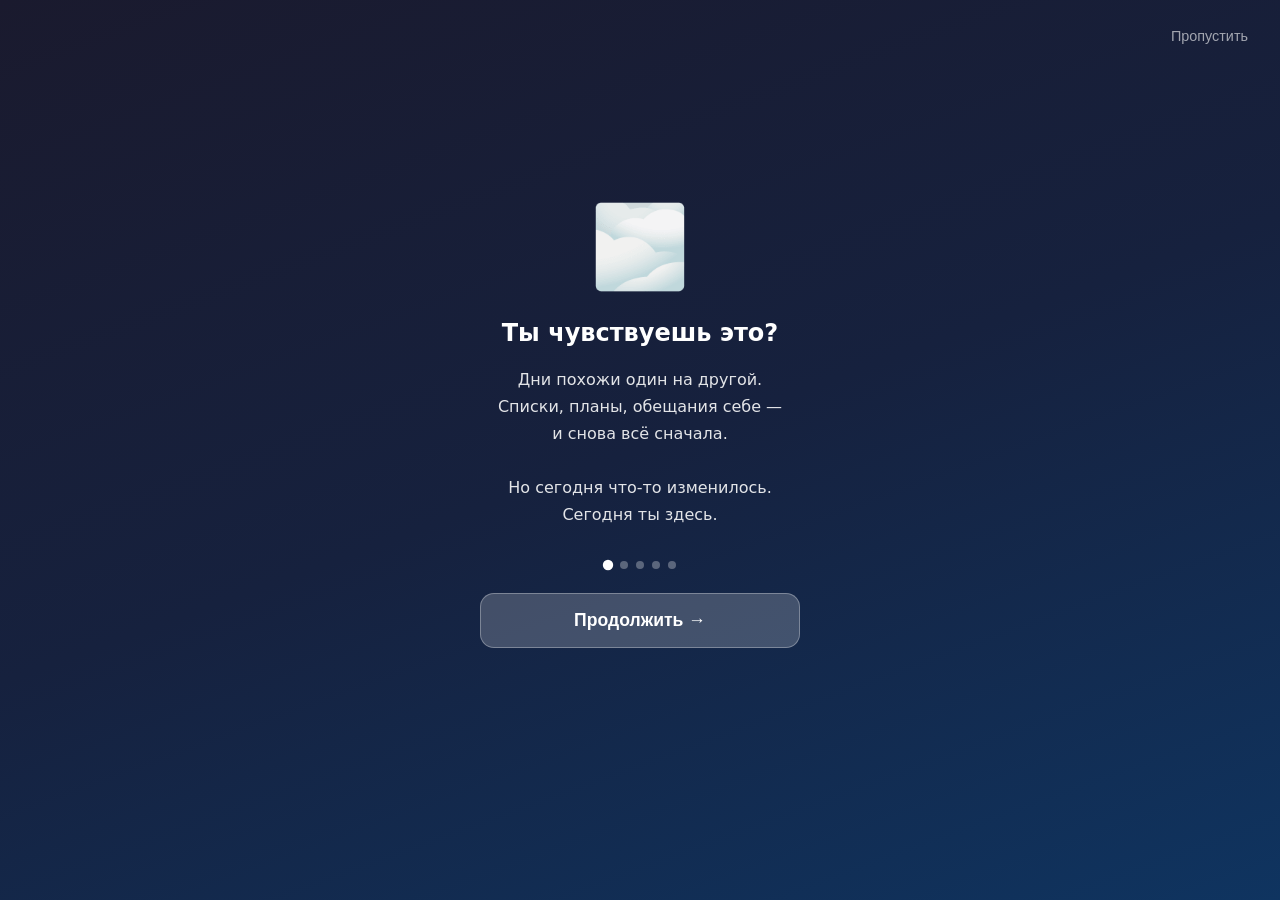
==== commit 0ba9d292: "новый онбординг 5 экранов + цвета слайдов" ====
--- a/index.html
+++ b/index.html
@@ -9,95 +9,116 @@
 <body>
   <div id="onboardingScreen" class="onboarding-screen">
 
-  <!-- Экран 1 -->
+  <!-- Экран 1 — Зов -->
   <div class="onboarding-slide" id="slide1">
     <button class="onboarding-skip" id="onboardingSkip">Пропустить</button>
-    <div class="onboarding-emoji">🏰</div>
-    <h2 class="onboarding-title">Добро пожаловать в HeroLife!</h2>
+    <div class="onboarding-emoji">🌫️</div>
+    <h2 class="onboarding-title">Ты чувствуешь это?</h2>
     <p class="onboarding-text">
-      Ты когда-нибудь бросала трекер привычек на третий день?<br><br>
-      Мы тоже. Поэтому сделали игру 🎮<br><br>
-      Здесь мытьё посуды даёт +1💪<br>
-      а сон до 23:00 побеждает Серую Королеву
+      Дни похожи один на другой.<br>
+      Списки, планы, обещания себе —<br>
+      и снова всё сначала.<br><br>
+      Но сегодня что-то изменилось.<br>
+      Сегодня ты здесь.
     </p>
     <div class="onboarding-dots">
       <span class="onboarding-dot onboarding-dot--active"></span>
       <span class="onboarding-dot"></span>
       <span class="onboarding-dot"></span>
       <span class="onboarding-dot"></span>
-    </div>
-    <button class="onboarding-btn" id="slide1Btn">Звучит интересно →</button>
-  </div>
-
-  <!-- Экран 2 -->
+      <span class="onboarding-dot"></span>
+    </div>
+    <button class="onboarding-btn" id="slide1Btn">Продолжить →</button>
+  </div>
+
+  <!-- Экран 2 — Мир -->
   <div class="onboarding-slide onboarding-slide--hidden" id="slide2">
     <button class="onboarding-skip" id="onboardingSkip2">Пропустить</button>
-    <div class="onboarding-emoji">⚔️</div>
-    <h2 class="onboarding-title">Выполняй квесты — прокачивай себя</h2>
+    <div class="onboarding-emoji">🏰</div>
+    <h2 class="onboarding-title">Добро пожаловать в Королевство</h2>
     <p class="onboarding-text">
-      Обычные дела дают реальный результат:<br><br>
-      💧 Стакан воды = +1❤️ здоровья <br>
-      🚶 Прогулка = +2❤️ +1⚡ энергии<br>
-      📖 10 страниц книги = +2🧠 интеллекта<br><br>
-      Даже один квест в день —<br>
-      это уже победа 💜
-	  <br><br>
-	  ✨ Созидание 😇 — забота, рост, гармония<br>
-	  🔥 Воля 😈  — дисциплина, сила, порядок<br>
-	  Оба пути ведут к победе!
+      Здесь у каждой проблемы есть имя и лицо.<br><br>
+      Прокрастинация — ледяная крепость.<br>
+      Усталость — тень в тёмной долине.<br>
+      Сомнения — паутина в древнем лесу.<br><br>
+      Семь врагов ждут тебя.
     </p>
     <div class="onboarding-dots">
       <span class="onboarding-dot"></span>
       <span class="onboarding-dot onboarding-dot--active"></span>
       <span class="onboarding-dot"></span>
       <span class="onboarding-dot"></span>
-    </div>
-    <button class="onboarding-btn" id="slide2Btn">Дальше →</button>
-  </div>
-
-  <!-- Экран 3 -->
+      <span class="onboarding-dot"></span>
+    </div>
+    <button class="onboarding-btn" id="slide2Btn">Продолжить →</button>
+  </div>
+
+  <!-- Экран 3 — Путь -->
   <div class="onboarding-slide onboarding-slide--hidden" id="slide3">
     <button class="onboarding-skip" id="onboardingSkip3">Пропустить</button>
-    <div class="onboarding-emoji">🐱</div>
-    <h2 class="onboarding-title">Твой питомец уже ждёт!</h2>
+    <div class="onboarding-emoji">⚔️</div>
+    <h2 class="onboarding-title">Каждый день — маленький квест</h2>
     <p class="onboarding-text">
-      Кот, пёс или дракон —<br>
-      он растёт вместе с тобой 🐉<br><br>
-      Заботишься о себе →<br>
-      он становится сильнее<br><br>
-      Он никогда не осудит.<br>
-      Но будет очень рад тебя видеть 💜
+      Стакан воды, прогулка, страница книги.<br><br>
+      Каждый квест делает тебя сильнее.<br>
+      Каждый стат приближает к победе.<br><br>
+      ❤️ 🧠 💪 ✨ 🛡️ ⚡
     </p>
     <div class="onboarding-dots">
       <span class="onboarding-dot"></span>
       <span class="onboarding-dot"></span>
       <span class="onboarding-dot onboarding-dot--active"></span>
       <span class="onboarding-dot"></span>
-    </div>
-    <button class="onboarding-btn" id="slide3Btn">Дальше →</button>
-  </div>
-
-  <!-- Экран 4 -->
+      <span class="onboarding-dot"></span>
+    </div>
+    <button class="onboarding-btn" id="slide3Btn">Продолжить →</button>
+  </div>
+
+  <!-- Экран 4 — Спутник -->
   <div class="onboarding-slide onboarding-slide--hidden" id="slide4">
-    <div class="onboarding-emoji">✨</div>
-    <h2 class="onboarding-title">Всё готово!</h2>
+    <button class="onboarding-skip" id="onboardingSkip4">Пропустить</button>
+    <div class="onboarding-emoji">🐱</div>
+    <h2 class="onboarding-title">Тебя будет ждать питомец</h2>
     <p class="onboarding-text">
-      Твой питомец ждёт.<br>
-      Первый квест займёт 2 минуты.<br><br>
-      Начнём? 🐾
+      Кот, пёс или дракон — выбирай.<br><br>
+      Он растёт вместе с тобой.<br>
+      Радуется твоим победам.<br>
+      Никогда не осуждает.<br><br>
+      А в трудные дни — просто будет рядом. 💜
     </p>
     <div class="onboarding-dots">
       <span class="onboarding-dot"></span>
       <span class="onboarding-dot"></span>
       <span class="onboarding-dot"></span>
       <span class="onboarding-dot onboarding-dot--active"></span>
-    </div>
-    <button class="onboarding-btn onboarding-btn--final" id="slide4Btn">
-      Создать персонажа! 🚀
+      <span class="onboarding-dot"></span>
+    </div>
+    <button class="onboarding-btn" id="slide4Btn">Продолжить →</button>
+  </div>
+
+  <!-- Экран 5 — Начало пути -->
+  <div class="onboarding-slide onboarding-slide--hidden" id="slide5">
+    <div class="onboarding-emoji">👑</div>
+    <h2 class="onboarding-title">Серая Королева ждёт</h2>
+    <p class="onboarding-text">
+      Апатия. Потеря смысла. Пустота.<br><br>
+      Но до неё ещё далеко.<br>
+      Сейчас — только первый шаг.<br><br>
+      Ты готова?
+    </p>
+    <div class="onboarding-dots">
+      <span class="onboarding-dot"></span>
+      <span class="onboarding-dot"></span>
+      <span class="onboarding-dot"></span>
+      <span class="onboarding-dot"></span>
+      <span class="onboarding-dot onboarding-dot--active"></span>
+    </div>
+    <button class="onboarding-btn onboarding-btn--final" id="slide5Btn">
+      Начать путь ✨
     </button>
   </div>
 
-  </div>
+</div>
 
   <!-- ═══ ОВЕРЛЕИ ═══ -->
   <div id="levelUpOverlay" class="overlay">
@@ -267,6 +288,7 @@
 
                   <div class="filter-row" id="questFilterRow">
                     <button type="button" class="filter-btn active" data-filter="all" title="Все квесты">Все</button>
+					<button type="button" class="filter-btn" data-filter="custom" title="Мои квесты">⭐ Мои</button>
                     <button type="button" class="filter-btn" data-filter="strength" title="Сила">💪</button>
                     <button type="button" class="filter-btn" data-filter="intelligence" title="Интеллект">🧠</button>
                     <button type="button" class="filter-btn" data-filter="health" title="Здоровье">❤️</button>
@@ -289,18 +311,18 @@
 				   </div>
                     <div class="helper-text" id="customQuestLimitMsg" style="display:none;">Максимум пользовательских квестов: 10/10</div>
 
-                    <div class="add-custom-quest-form" id="customQuestForm" style="display:none; margin-top:10px;">
+                    <div class="add-custom-quest-form" id="customQuestForm" style="display: none; margin-top: 10px;">
                       <div class="character-divider-title" style="margin-top:0;">── ➕ Новый квест ──</div>
 
                       <div class="field" id="customQuestTitleField">
                         <label class="field-label" for="customQuestTitle"><span>Название</span></label>
-                        <input id="customQuestTitle" class="text-input" type="text" maxlength="30" placeholder="Название квеста" />
-                        <div class="error-text" id="customQuestTitleError">Введите название</div>
+                        <input id="customQuestTitle" class="text-input" type="text" maxlength="30" placeholder="Название квеста">
+                        <div class="error-text" id="customQuestTitleError" style="display: none;">Введите название</div>
                       </div>
 
                       <div class="field">
                         <label class="field-label" for="customQuestDesc"><span>Описание</span></label>
-                        <input id="customQuestDesc" class="text-input" type="text" maxlength="50" placeholder="Например: 30 минут" />
+                        <input id="customQuestDesc" class="text-input" type="text" maxlength="50" placeholder="Например: 30 минут">
                       </div>
 
                       <div class="field">
@@ -315,36 +337,22 @@
                       </div>
 
                       <div class="field">
-                        <label class="field-label" for="customQuestDifficulty"><span>Сложность</span></label>
-                        <select id="customQuestDifficulty" class="text-input">
-                          <option value="easy">🟢 Лёгкая</option>
-                          <option value="medium">🟡 Средняя</option>
-                          <option value="hard">🔴 Сложная</option>
-                        </select>
-                      </div>
-
-                      <div class="field">
-                        <label class="field-label" for="customQuestAlignment"><span>Выравнивание</span></label>
+                        <label class="field-label" for="customQuestAlignment"><span>Путь развития</span></label>
                         <select id="customQuestAlignment" class="text-input">
-                          <option value="neutral">— Нейтральное</option>
+                          <option value="neutral">⚖️ Нейтральное</option>
                           <option value="angel">😇 Созидание</option>
                           <option value="devil">😈 Воля</option>
                         </select>
                       </div>
 
                       <div class="field">
-                        <label class="field-label" for="customQuestTip"><span>Подсказка (опционально)</span></label>
-                        <input id="customQuestTip" class="text-input" type="text" maxlength="80" placeholder="Совет или факт" />
+                        <label class="field-label" for="customQuestCoins"><span>Монеты</span></label>
+                        <input id="customQuestCoins" class="text-input" type="number" min="5" max="30" value="15">
+                        <div class="helper-text">от 5 до 30</div>
                       </div>
 
                       <div class="field">
-                        <label class="field-label" for="customQuestCoins"><span>Монеты</span></label>
-                        <input id="customQuestCoins" class="text-input" type="number" min="5" max="30" value="15" />
-                        <div class="helper-text">от 5 до 30</div>
-                      </div>
-
-                      <div class="field">
-                        <label class="field-label" for="customQuestStat1"><span>Стат 1</span></label>
+                        <label class="field-label" for="customQuestStat1"><span>Стат</span></label>
                         <select id="customQuestStat1" class="text-input">
                           <option value="health">❤️ Здоровье</option>
                           <option value="intelligence">🧠 Интеллект</option>
@@ -353,27 +361,12 @@
                           <option value="discipline">🛡️ Дисциплина</option>
                           <option value="energy">⚡ Энергия</option>
                         </select>
-                        <input id="customQuestBonus1" class="text-input" type="number" min="1" max="5" value="2" style="width:60px; margin-top:4px;" />
+                        <input id="customQuestBonus1" class="text-input" type="number" min="1" max="5" value="2" style="width:60px; margin-top:4px;">
                         <span class="helper-text" style="display:inline;"> от 1 до 5</span>
                       </div>
 
-                      <div class="field">
-                        <label class="field-label" for="customQuestStat2"><span>Стат 2</span></label>
-                        <select id="customQuestStat2" class="text-input">
-                          <option value="">— нет —</option>
-                          <option value="health">❤️ Здоровье</option>
-                          <option value="intelligence">🧠 Интеллект</option>
-                          <option value="strength">💪 Сила</option>
-                          <option value="charisma">✨ Харизма</option>
-                          <option value="discipline">🛡️ Дисциплина</option>
-                          <option value="energy">⚡ Энергия</option>
-                        </select>
-                        <input id="customQuestBonus2" class="text-input" type="number" min="1" max="5" value="2" style="width:60px; margin-top:4px;" />
-                        <span class="helper-text" style="display:inline;"> от 1 до 5</span>
-                      </div>
-
                       <div class="cta-wrap" style="margin-top:10px;">
-                        <button type="button" class="cta-button" id="customQuestAddBtn"><span>Добавить</span></button>
+                        <button type="button" class="add-custom-quest-btn" id="customQuestAddBtn"><span>Добавить</span></button>
                         <button type="button" class="reset-btn" id="customQuestCancelBtn"><span>Отмена</span></button>
                       </div>
                     </div>
@@ -439,6 +432,41 @@
                   <div id="statsTotalQuests">✅ Всего квестов: 0</div>
                   <div id="statsTotalCoins">💰 Всего заработано: 0</div>
                 </div>
+
+                <div class="backup-section">
+                  <div class="stats-card-title">🏆 Личные рекорды</div>
+                  <div id="statsRecords"></div>
+                </div>
+
+                <div class="backup-section">
+                  <div class="stats-card-title">⭐ Топ-3 квеста</div>
+                  <div id="statsTopQuests"></div>
+                </div>
+
+                <div class="backup-section">
+                  <div class="stats-card-title">🎭 Твой стиль</div>
+                  <div id="statsStyle"></div>
+                </div>
+
+                <div class="backup-section">
+                  <div class="stats-card-title">📈 Рост статов</div>
+                  <div id="statsGrowth"></div>
+                </div>
+
+                <div class="backup-section">
+                  <div class="backup-title">💾 Резервная копия</div>
+                  <div class="backup-hint">Сохрани прогресс в файл или восстанови из файла</div>
+                  <div class="backup-buttons">
+                    <button type="button" class="backup-btn backup-btn--export" id="exportBtn">
+                      📥 Сохранить копию
+                    </button>
+                    <button type="button" class="backup-btn backup-btn--import" id="importBtn">
+                      📤 Загрузить копию
+                    </button>
+                  </div>
+                  <input type="file" id="importFileInput" accept=".json" style="display:none;">
+                </div>
+
               </section>
             </div>
 
@@ -497,6 +525,7 @@
   <script src="js/shop.js"></script>
   <script src="js/stats.js"></script>
   <script src="js/bosses.js"></script>
+  <script src="js/events.js"></script>
   <script src="js/app.js"></script>
 </body>
 </html>
--- a/css/style.css
+++ b/css/style.css
@@ -15,7 +15,7 @@
   background: radial-gradient(circle at top, #283049 0, #0f1020 40%, #050510 100%);
   color: var(--text-main);
   min-height: 100vh;
-  padding: 30px 20px 70px;
+  padding: 30px 20px 60px;
 }
 .page-wrap { width: 100%; max-width: 520px; margin: 0 auto; }
 .hero-card {
@@ -150,10 +150,30 @@
 .coins-row { margin-top: 4px; font-size: 0.9rem; text-align: center; }
 .coins-row strong { color: var(--accent); font-weight: 600; font-size: 1rem; }
 .shield-indicator { font-size: 0.8rem; text-align: center; color: #55efc4; margin-top: 4px; }
-.path-scale-wrap { margin-top: 10px; width: 100%; display: flex; align-items: center; justify-content: space-between; flex-wrap: wrap; gap: 4px; font-size: 0.86rem; }
-.path-scale-left { color: var(--text-muted); }
-.path-scale-mid { font-size: 0.78rem; color: var(--accent); font-style: italic; flex: 1; text-align: center; min-width: 0; }
-.path-scale-right { color: var(--text-muted); }
+.path-scale-wrap {
+  display: grid;
+  grid-template-columns: 1fr auto 1fr;
+  align-items: center;
+  gap: 4px;
+  margin-top: 10px;
+  width: 100%;
+  font-size: 0.86rem;
+}
+.path-scale-left {
+  color: var(--text-muted);
+  text-align: left;
+}
+.path-scale-mid {
+  font-size: 0.78rem;
+  color: var(--accent);
+  font-style: italic;
+  text-align: center;
+  white-space: nowrap;
+}
+.path-scale-right {
+  color: var(--text-muted);
+  text-align: right;
+}
 
 .character-divider-title { margin-top: 8px; margin-bottom: 2px; font-size: 0.78rem; letter-spacing: 0.18em; text-transform: uppercase; text-align: center; color: var(--text-muted); }
 .shield-indicator + .character-divider-title { margin-top: 20px; }
@@ -180,7 +200,22 @@
 .pet-play-btn:disabled { background: rgba(40,43,72,0.95); color: var(--text-muted); cursor: default; }
 
 .quest-sub-tabs { display: flex; gap: 8px; margin-bottom: 12px; }
-.quest-sub-tab { flex: 1; border: 1px solid rgba(255,255,255,0.15); border-radius: 999px; padding: 8px 12px; font-size: 0.9rem; background: transparent; color: var(--text-muted); cursor: pointer; transition: all 0.15s; }
+.quest-sub-tab {
+  flex: 1;
+  min-height: 44px;
+  padding: 8px 10px;
+  border: 1px solid rgba(255, 255, 255, 0.15);
+  border-radius: 999px;
+  font-size: 0.8rem;
+  background: transparent;
+  color: var(--text-muted);
+  cursor: pointer;
+  transition: all 0.15s;
+  white-space: nowrap;
+  display: flex;
+  align-items: center;
+  justify-content: center;
+}
 .quest-sub-tab:hover { border-color: var(--accent-soft); color: var(--text-main); }
 .quest-sub-tab.active { border-color: var(--accent); color: var(--accent); background: rgba(230,194,0,0.1); }
 .quest-sub-pane { display: none; }
@@ -202,9 +237,7 @@
 .inspiration-daily-title { font-size: 1.1rem; font-weight: 600; margin-bottom: 8px; }
 .inspiration-daily-desc { font-size: 0.85rem; color: var(--text-muted); margin-bottom: 8px; line-height: 1.4; }
 .inspiration-daily-time { font-size: 0.8rem; color: var(--accent); margin-bottom: 16px; }
-.inspiration-daily-btns { display: flex; flex-direction: column; align-items: center; justify-content: center; width: 100%; gap: 10px; text-align: center; }
-.inspiration-daily-btns button { border: none; border-radius: 999px; padding: 10px 20px; font-size: 1rem; font-weight: 600; cursor: pointer; transition: all 0.15s; width: auto; display: inline-flex; align-items: center; justify-content: center; margin: 0 auto; }
-inspiration-btn-done {
+.inspiration-btn-done {
   padding: 8px 16px;
   border-radius: 20px;
   border: 1px solid #2ecc71;
@@ -213,8 +246,6 @@
   font-size: 0.85rem;
   font-weight: 600;
   cursor: pointer;
-  white-space: nowrap;
-  min-width: 80px;
   text-align: center;
   box-shadow: none;
   transition: all 0.15s;
@@ -229,19 +260,47 @@
   color: rgba(46,204,113,0.4);
   cursor: default;
 }
-}
-.inspiration-btn-done:disabled { background: rgba(40,43,72,0.95); color: var(--text-muted); cursor: default; box-shadow: none; }
+
 .inspiration-btn-switch {
+  padding: 8px 16px;
+  border-radius: 20px;
+  border: 1px solid rgba(255,255,255,0.2);
   background: transparent;
   color: var(--text-muted);
-  border: 1px solid rgba(255,255,255,0.2);
-  border-radius: 20px;
+  font-size: 0.85rem;
+  font-weight: 600;
+  cursor: pointer;
+  text-align: center;
+  transition: all 0.15s;
 }
 .inspiration-btn-switch:hover:not(:disabled) {
   border-color: rgba(255,255,255,0.4);
   color: var(--text-main);
 }
-.inspiration-btn-switch:disabled { opacity: 0.5; cursor: default; }
+.inspiration-btn-switch:disabled {
+  opacity: 0.4;
+  cursor: default;
+}
+
+.inspiration-daily-btns {
+  display: flex;
+  flex-direction: column;
+  align-items: stretch;
+  width: 60%;
+  max-width: 200px;
+  margin: 12px auto 0;
+  gap: 8px;
+}
+
+.inspiration-detail-actions {
+  display: flex;
+  flex-direction: column;
+  align-items: stretch;
+  width: 60%;
+  max-width: 200px;
+  margin: 12px auto 0;
+  gap: 8px;
+}
 .inspiration-categories { display: grid; grid-template-columns: 1fr 1fr; gap: 10px; margin-bottom: 16px; }
 .inspiration-cat-btn { border: 1px solid rgba(255,255,255,0.15); border-radius: 12px; padding: 16px; background: rgba(6,8,30,0.6); color: var(--text-main); cursor: pointer; text-align: center; transition: all 0.15s; }
 .inspiration-cat-btn:hover { border-color: var(--accent-soft); box-shadow: 0 0 12px rgba(230,194,0,0.2); }
@@ -262,21 +321,6 @@
 .inspiration-detail-tip { font-size: 0.75rem; color: var(--text-muted); font-style: italic; margin-bottom: 8px; }
 .inspiration-detail-time { font-size: 0.8rem; color: var(--accent); margin-bottom: 16px; }
 .inspiration-detail-hint { font-size: 0.75rem; color: var(--text-muted); text-align: center; margin-bottom: 6px; }
-.inspiration-detail-actions {
-  width: 100%;
-  display: flex;
-  flex-direction: column;
-  align-items: stretch;
-  justify-content: center;
-  text-align: center;
-  margin-top: 8px;
-  gap: 8px;
-}
-.inspiration-detail-actions .inspiration-btn-done {
-  width: 100%;
-  padding: 8px 16px;
-  font-size: 0.85rem;
-}
 .inspiration-card--done { background: rgba(46,204,113,0.15) !important; border-color: rgba(46,204,113,0.4) !important; }
 .inspiration-card-mini--done { background: rgba(46,204,113,0.15); border-color: rgba(46,204,113,0.4); pointer-events: none; }
 .inspiration-detail-content--done { background: rgba(46,204,113,0.15); border-color: rgba(46,204,113,0.4); }
@@ -325,7 +369,7 @@
 .filter-btn[data-filter="easy"] { color: #2ecc71; }
 .filter-btn[data-filter="medium"] { color: #fdcb6e; }
 .filter-btn[data-filter="hard"] { color: #ff4b5c; }
-.quests-list { display: grid; gap: 6px; }
+.quests-list { display: grid; gap: 6px; margin-top: 10px; }
 .quest-counter { font-size: 0.82rem; color: var(--text-muted); text-align: center; margin-top: 8px; }
 
 .quest-item {
@@ -414,7 +458,20 @@
 .quest-delete-link { font-size: 0.7rem; color: #ff4b5c; cursor: pointer; margin-top: 2px; }
 .quest-delete-link:hover { text-decoration: underline; }
 
-.add-custom-quest-block { margin-top: 12px; display: flex; flex-direction: column; align-items: center; gap: 6px; }
+.add-custom-quest-block {
+  margin-top: 12px;
+  display: flex;
+  flex-direction: column;
+  align-items: center;
+  gap: 6px;
+  padding-bottom: 16px;
+}
+
+@media (max-width: 480px) {
+  .add-custom-quest-block {
+    padding-bottom: 16px;
+  }
+}
 .add-custom-quest-btn {
   border: 1px solid #2ecc71;
   border-radius: 999px;
@@ -440,10 +497,34 @@
 
 .shop-section { margin-top: 16px; padding-top: 10px; border-top: 1px solid rgba(255,255,255,0.08); }
 .shop-title { font-size: 0.9rem; font-weight: 600; letter-spacing: 0.12em; text-transform: uppercase; color: var(--text-muted); display: flex; align-items: center; gap: 8px; margin-bottom: 4px; }
-.shop-sub-tabs { display: flex; gap: 8px; margin-bottom: 10px; }
-.shop-sub-tab { border: 1px solid rgba(255,255,255,0.2); border-radius: 10px; padding: 8px 14px; background: rgba(6,8,30,0.6); color: var(--text-main); cursor: pointer; font-size: 0.85rem; transition: all 0.15s; }
-.shop-sub-tab:hover { border-color: var(--accent-soft); }
-.shop-sub-tab.shop-sub-tab--active { border-color: var(--accent); background: rgba(230,194,0,0.15); color: var(--accent); }
+.shop-sub-tabs {
+  display: grid;
+  grid-template-columns: repeat(3, 1fr);
+  gap: 8px;
+  margin-bottom: 10px;
+}
+.shop-sub-tab {
+  border: 1px solid rgba(255,255,255,0.2);
+  border-radius: 10px;
+  padding: 8px 4px;
+  background: rgba(6,8,30,0.6);
+  color: var(--text-main);
+  cursor: pointer;
+  font-size: 0.8rem;
+  text-align: center;
+  transition: all 0.15s;
+  white-space: nowrap;
+  overflow: hidden;
+  text-overflow: ellipsis;
+}
+.shop-sub-tab:hover {
+  border-color: var(--accent-soft);
+}
+.shop-sub-tab.shop-sub-tab--active {
+  border-color: var(--accent);
+  background: rgba(230,194,0,0.15);
+  color: var(--accent);
+}
 .shop-closed-text { text-align: center; color: #e6c200; font-size: 0.9rem; margin-bottom: 6px; }
 .shop-list { display: grid; gap: 6px; }
 .shop-item {
@@ -573,8 +654,8 @@
 }
 .quest-toast--good { border: 1px solid rgba(46, 204, 113, 0.4); }
 .quest-toast--bad { border: 1px solid rgba(255, 75, 92, 0.4); }
-.quest-toast-line1 { font-size: 1.1rem; font-weight: 700; color: var(--text-main); }
-.quest-toast-line2 { font-size: 0.8rem; color: var(--text-muted); }
+.quest-toast-line1 { font-size: 1.1rem; font-weight: 700; color: var(--text-main); text-align: center; }
+.quest-toast-line2 { font-size: 0.8rem; color: var(--text-muted); text-align: center; }
 .quest-toast.quest-toast--out { animation: questToastFadeOut 0.5s ease-out forwards; }
 @keyframes questToastSlideUp { from { opacity: 0; transform: translateX(-50%) translateY(20px); } to { opacity: 1; transform: translateX(-50%) translateY(0); } }
 @keyframes questToastFadeOut { from { opacity: 1; } to { opacity: 0; } }
@@ -1008,7 +1089,8 @@
 #slide1 { background: linear-gradient(160deg, #1a1a2e 0%, #16213e 50%, #0f3460 100%); }
 #slide2 { background: linear-gradient(160deg, #1a1a2e 0%, #2d1b69 50%, #11998e 100%); }
 #slide3 { background: linear-gradient(160deg, #2d1b69 0%, #8b2fc9 50%, #e91e8c 100%); }
-#slide4 { background: linear-gradient(160deg, #f7971e 0%, #ffd200 50%, #f7971e 100%); }
+#slide4 { background: linear-gradient(160deg, #1a1a2e 0%, #4a3a6e 50%, #7c5295 100%); }
+#slide5 { background: linear-gradient(160deg, #1a1a2e 0%, #2d1b47 50%, #4a1942 100%); }
 
 .onboarding-emoji {
   font-size: 5rem;
@@ -1117,15 +1199,324 @@
   display: flex;
   gap: 8px;
   width: 100%;
+  justify-content: center;
 }
 .quest-bottom-btns .add-custom-quest-btn {
   flex: 1;
+  max-width: 180px;
   font-size: 0.8rem;
   padding: 8px 10px;
+  text-align: center;
 }
 .quest-bottom-divider {
   width: 100%;
   height: 1px;
   background: linear-gradient(90deg, transparent, rgba(255,255,255,0.1), transparent);
   margin: 8px 0;
+}
+
+/* ── МИНИ-СОБЫТИЯ (Живые моменты) ───────── */
+.event-overlay {
+  position: fixed;
+  inset: 0;
+  background: radial-gradient(circle at top, rgba(0,0,0,0.85), rgba(0,0,0,0.96));
+  display: flex;
+  align-items: center;
+  justify-content: center;
+  opacity: 0;
+  pointer-events: none;
+  transition: opacity 0.3s ease;
+  z-index: 45;
+  padding: 20px;
+}
+
+.event-overlay--visible {
+  opacity: 1;
+  pointer-events: auto;
+}
+
+.event-card {
+  text-align: center;
+  padding: 28px 22px 24px;
+  border-radius: 18px;
+  max-width: 360px;
+  width: 100%;
+  border: 1px solid rgba(230, 194, 0, 0.6);
+  background: radial-gradient(circle at top, rgba(230, 194, 0, 0.18), rgba(7, 7, 20, 0.98));
+  box-shadow: 0 22px 60px rgba(0, 0, 0, 0.95);
+  animation: popIn 0.55s ease-out forwards;
+}
+
+.event-icon {
+  font-size: 3rem;
+  margin-bottom: 16px;
+  display: block;
+  animation: onb-bounce 2s ease-in-out infinite;
+}
+
+.event-text {
+  font-size: 0.92rem;
+  color: rgba(255, 255, 255, 0.88);
+  line-height: 1.7;
+  margin-bottom: 24px;
+  text-align: left;
+}
+
+.event-choices {
+  display: flex;
+  flex-direction: column;
+  gap: 10px;
+}
+
+.event-btn {
+  width: 100%;
+  padding: 13px 18px;
+  border-radius: 12px;
+  border: 1px solid rgba(230, 194, 0, 0.4);
+  background: rgba(230, 194, 0, 0.08);
+  color: #f7f7ff;
+  font-size: 0.9rem;
+  font-weight: 600;
+  cursor: pointer;
+  transition: all 0.15s ease;
+  display: flex;
+  flex-direction: column;
+  align-items: center;
+  gap: 4px;
+  min-height: 44px;
+  justify-content: center;
+}
+
+.event-btn:hover {
+  border-color: #e6c200;
+  background: rgba(230, 194, 0, 0.2);
+  transform: translateY(-2px);
+  box-shadow: 0 4px 16px rgba(230, 194, 0, 0.3);
+}
+
+.event-btn:active {
+  transform: translateY(0) scale(0.98);
+}
+
+.event-btn-reward {
+  font-size: 0.75rem;
+  color: rgba(230, 194, 0, 0.7);
+  font-weight: 400;
+}
+
+.event-toast {
+  position: fixed;
+  bottom: 70px;
+  left: 50%;
+  transform: translateX(-50%);
+  max-width: 300px;
+  width: auto;
+  background: rgba(4, 6, 22, 0.95);
+  border: 1px solid rgba(230, 194, 0, 0.4);
+  border-radius: 12px;
+  padding: 10px 18px;
+  z-index: 46;
+  font-size: 0.9rem;
+  font-weight: 600;
+  color: #e6c200;
+  text-align: center;
+  animation: eventToastIn 0.3s ease-out forwards;
+  box-shadow: 0 8px 24px rgba(0, 0, 0, 0.5);
+}
+
+.event-toast--out {
+  animation: eventToastOut 0.4s ease-out forwards;
+}
+
+@keyframes eventToastIn {
+  from { opacity: 0; transform: translateX(-50%) translateY(20px); }
+  to   { opacity: 1; transform: translateX(-50%) translateY(0); }
+}
+
+@keyframes eventToastOut {
+  from { opacity: 1; transform: translateX(-50%) translateY(0); }
+  to   { opacity: 0; transform: translateX(-50%) translateY(20px); }
+}
+
+@media (max-width: 480px) {
+  .event-card {
+    padding: 22px 16px 20px;
+  }
+  .event-text {
+    font-size: 0.85rem;
+  }
+}
+/* ── РЕЗЕРВНАЯ КОПИЯ ─────────────────────── */
+.backup-section {
+  margin-top: 24px;
+  padding: 18px 16px;
+  background: rgba(6, 8, 30, 0.9);
+  border: 1px solid rgba(255, 255, 255, 0.08);
+  border-radius: 16px;
+  display: flex;
+  flex-direction: column;
+  align-items: center;
+  gap: 8px;
+  width: 100%;
+}
+
+.backup-title {
+  font-size: 0.9rem;
+  font-weight: 600;
+  letter-spacing: 0.12em;
+  text-transform: uppercase;
+  color: var(--text-muted);
+  text-align: center;
+}
+
+.backup-hint {
+  font-size: 0.78rem;
+  color: var(--text-muted);
+  text-align: center;
+  margin-bottom: 4px;
+}
+
+.backup-buttons {
+  display: grid;
+  grid-template-columns: 1fr 1fr;
+  gap: 10px;
+  width: 100%;
+  margin-top: 4px;
+}
+
+.backup-btn {
+  border: none;
+  border-radius: 999px;
+  padding: 12px 14px;
+  font-size: 0.88rem;
+  font-weight: 600;
+  cursor: pointer;
+  transition: all 0.15s ease;
+  min-height: 44px;
+  display: flex;
+  align-items: center;
+  justify-content: center;
+  gap: 6px;
+}
+
+.backup-btn--export {
+  background: transparent;
+  border: 1px solid #2ecc71;
+  color: #2ecc71;
+}
+
+.backup-btn--export:hover {
+  background: #2ecc71;
+  color: #041306;
+}
+
+.backup-btn--import {
+  background: transparent;
+  border: 1px solid rgba(230, 194, 0, 0.6);
+  color: var(--accent);
+}
+
+.backup-btn--import:hover {
+  background: rgba(230, 194, 0, 0.15);
+  border-color: var(--accent);
+}
+
+@media (max-width: 480px) {
+  .backup-buttons {
+    grid-template-columns: 1fr;
+  }
+}
+В файле css/style.css добавь в самый конец файла:
+
+/* ── ПЕРСОНАЛИЗИРОВАННАЯ СТАТИСТИКА ─────── */
+.stats-section .stats-card {
+  margin-top: 16px !important;
+  padding: 16px !important;
+  background: rgba(6, 8, 30, 0.9) !important;
+  border: 1px solid rgba(230, 194, 0, 0.35) !important;
+  border-radius: 16px !important;
+  width: 100% !important;
+  box-shadow: 0 8px 18px rgba(0,0,0,0.7) !important;
+}
+
+.stats-card-title {
+  font-size: 0.85rem;
+  font-weight: 600;
+  letter-spacing: 0.12em;
+  text-transform: uppercase;
+  color: var(--text-muted);
+  margin-bottom: 12px;
+  text-align: center;
+}
+
+.stats-record-item {
+  font-size: 0.9rem;
+  color: var(--text-main);
+  padding: 6px 0;
+  border-bottom: 1px solid rgba(255, 255, 255, 0.05);
+  text-align: center;
+}
+
+.stats-record-item:last-child {
+  border-bottom: none;
+}
+
+.stats-record-item strong {
+  color: var(--accent);
+}
+
+.stats-top-item {
+  font-size: 0.88rem;
+  color: var(--text-main);
+  padding: 6px 0;
+  border-bottom: 1px solid rgba(255, 255, 255, 0.05);
+  display: flex;
+  align-items: center;
+  gap: 6px;
+}
+
+.stats-top-item:last-child {
+  border-bottom: none;
+}
+
+.stats-top-count {
+  margin-left: auto;
+  color: var(--accent);
+  font-weight: 600;
+  font-size: 0.82rem;
+}
+
+.stats-archetype-label {
+  font-size: 1.1rem;
+  font-weight: 700;
+  color: var(--accent);
+  text-align: center;
+  margin-bottom: 8px;
+}
+
+.stats-archetype-desc {
+  font-size: 0.85rem;
+  color: var(--text-muted);
+  text-align: center;
+  line-height: 1.5;
+}
+
+.stats-growth-item {
+  display: inline-flex;
+  align-items: center;
+  gap: 4px;
+  padding: 6px 10px;
+  margin: 4px;
+  background: rgba(255, 255, 255, 0.05);
+  border-radius: 20px;
+  font-size: 0.85rem;
+  color: var(--text-main);
+}
+
+.stats-empty {
+  font-size: 0.85rem;
+  color: var(--text-muted);
+  text-align: center;
+  padding: 8px 0;
+  font-style: italic;
 }
